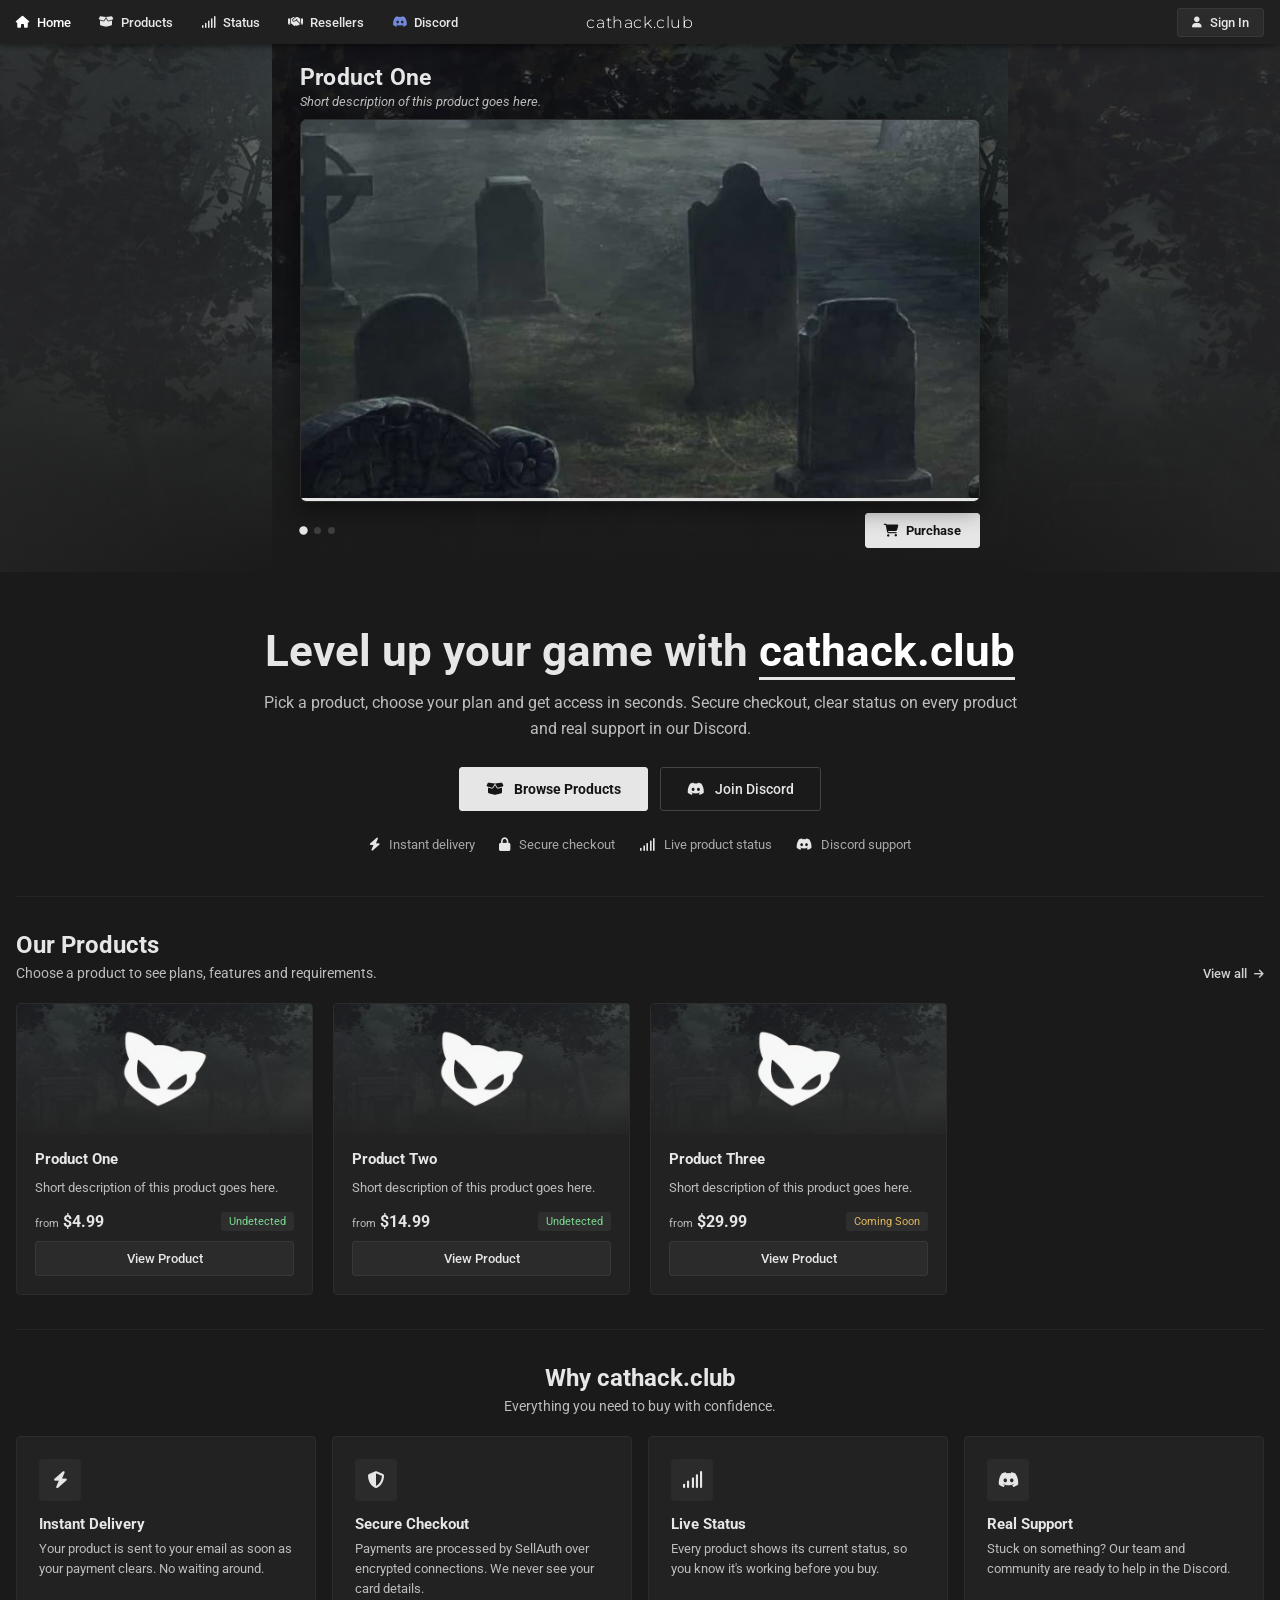
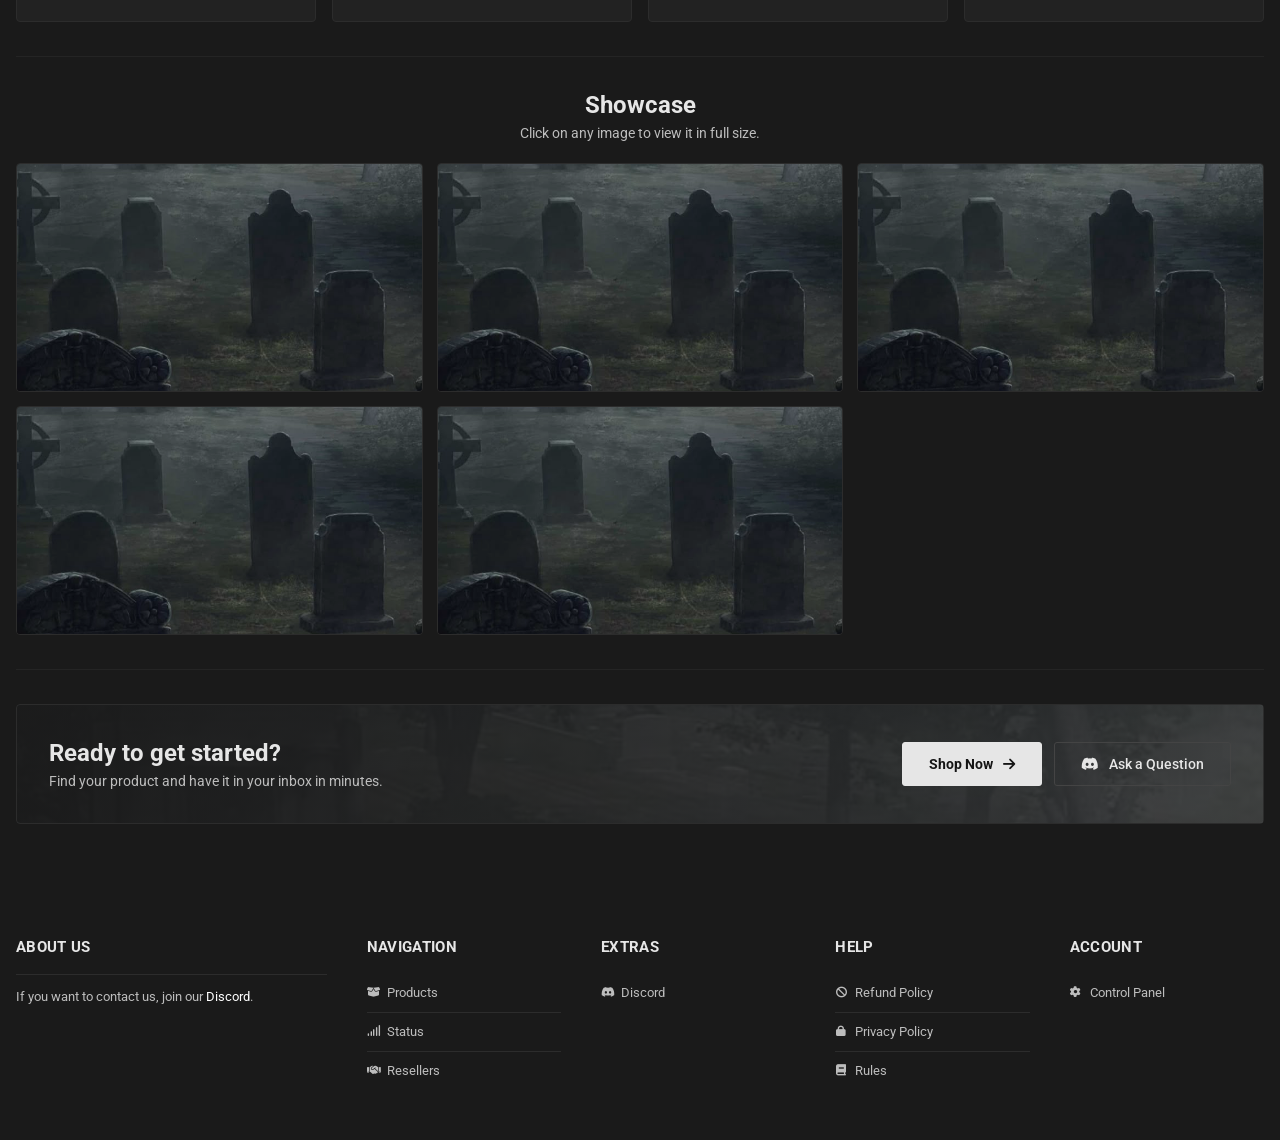
==== index.html @ 09453ac2 "Set SellAuth store URL for embedded checkout Point the checkout embed at cathack.mysellauth.com. Pro" ====
<!DOCTYPE html>
<html lang="en">
<head>
<meta charset="UTF-8">
<meta name="viewport" content="width=device-width, initial-scale=1">
<title>cathack.club</title>
<link rel="icon" href="logo.png">
<link rel="preconnect" href="https://fonts.googleapis.com">
<link href="https://fonts.googleapis.com/css2?family=Montserrat:wght@300&family=Roboto:wght@400;500;700&display=swap" rel="stylesheet">
<link rel="stylesheet" href="https://cdnjs.cloudflare.com/ajax/libs/font-awesome/6.5.2/css/all.min.css">
<link rel="stylesheet" href="style.css?v=1790600000">
</head>
<body>

<nav class="nav">
  <div class="nav-inner">
    <ul class="nav-links">
      <li><a href="index.html" class="active"><i class="fa-solid fa-house"></i><span>Home</span></a></li>
      <li><a href="products.html"><i class="fa-solid fa-box-open"></i><span>Products</span></a></li>
      <li><a href="status.html"><i class="fa-solid fa-signal"></i><span>Status</span></a></li>
      <li><a href="resellers.html"><i class="fa-solid fa-handshake"></i><span>Resellers</span></a></li>
      <li><a class="discord" href="https://discord.gg/scrYgMHvKe" target="_blank" rel="noopener"><i class="fa-brands fa-discord"></i><span>Discord</span></a></li>
    </ul>
    <a class="nav-brand" href="index.html">cathack.club</a>
    <div class="nav-right">
      <button class="signin" type="button" data-auth="login">
        <i class="fa-solid fa-user"></i><span>Sign In</span>
      </button>
    </div>
  </div>
</nav>

<header class="hero">
  <div class="hero-panels">
    <div class="hero-panel"></div>
    <div class="hero-panel"></div>
    <div class="hero-panel"></div>
  </div>
  <div class="hs" id="hero-slider" hidden>
    <div class="hs-head">
      <h2 class="hs-title"></h2>
      <p class="hs-tagline"></p>
    </div>
    <div class="hs-stage">
      <div class="hs-progress"><span></span></div>
    </div>
    <div class="hs-bar">
      <div class="hs-dots" role="tablist" aria-label="Product screenshots"></div>
      <a class="btn btn-buy hs-buy" href="#"><i class="fa-solid fa-cart-shopping"></i> Purchase</a>
    </div>
  </div>
  <img class="hero-logo" src="logo.png" alt="cathack.club" id="hero-logo">
</header>

<main class="home">

  <section class="intro">
    <h1>Level up your game with <span>cathack.club</span></h1>
    <p>Pick a product, choose your plan and get access in seconds. Secure checkout, clear status on every product and real support in our Discord.</p>
    <div class="cta-row">
      <a class="btn btn-buy cta" href="products.html"><i class="fa-solid fa-box-open"></i> Browse Products</a>
      <a class="btn cta cta-ghost" href="https://discord.gg/scrYgMHvKe" target="_blank" rel="noopener"><i class="fa-brands fa-discord"></i> Join Discord</a>
    </div>
    <ul class="trust">
      <li><i class="fa-solid fa-bolt"></i> Instant delivery</li>
      <li><i class="fa-solid fa-lock"></i> Secure checkout</li>
      <li><i class="fa-solid fa-signal"></i> Live product status</li>
      <li><i class="fa-brands fa-discord"></i> Discord support</li>
    </ul>
  </section>

  <section class="section">
    <div class="section-head">
      <div>
        <h2>Our Products</h2>
        <p>Choose a product to see plans, features and requirements.</p>
      </div>
      <a class="see-all" href="products.html">View all <i class="fa-solid fa-arrow-right"></i></a>
    </div>
    <div class="products" id="featured"></div>
  </section>

  <section class="section">
    <div class="section-head center">
      <div>
        <h2>Why cathack.club</h2>
        <p>Everything you need to buy with confidence.</p>
      </div>
    </div>
    <div class="perks">
      <div class="perk">
        <div class="perk-icon"><i class="fa-solid fa-bolt"></i></div>
        <h3>Instant Delivery</h3>
        <p>Your product is sent to your email as soon as your payment clears. No waiting around.</p>
      </div>
      <div class="perk">
        <div class="perk-icon"><i class="fa-solid fa-shield-halved"></i></div>
        <h3>Secure Checkout</h3>
        <p>Payments are processed by SellAuth over encrypted connections. We never see your card details.</p>
      </div>
      <div class="perk">
        <div class="perk-icon"><i class="fa-solid fa-signal"></i></div>
        <h3>Live Status</h3>
        <p>Every product shows its current status, so you know it's working before you buy.</p>
      </div>
      <div class="perk">
        <div class="perk-icon"><i class="fa-brands fa-discord"></i></div>
        <h3>Real Support</h3>
        <p>Stuck on something? Our team and community are ready to help in the Discord.</p>
      </div>
    </div>
  </section>

  <section class="section">
    <div class="section-head center">
      <div>
        <h2>Showcase</h2>
        <p>Click on any image to view it in full size.</p>
      </div>
    </div>
    <div class="showcase" id="showcase"></div>
  </section>

  <section class="section">
    <div class="final-cta">
      <div>
        <h2>Ready to get started?</h2>
        <p>Find your product and have it in your inbox in minutes.</p>
      </div>
      <div class="cta-row">
        <a class="btn btn-buy cta" href="products.html">Shop Now <i class="fa-solid fa-arrow-right"></i></a>
        <a class="btn cta cta-ghost" href="https://discord.gg/scrYgMHvKe" target="_blank" rel="noopener"><i class="fa-brands fa-discord"></i> Ask a Question</a>
      </div>
    </div>
  </section>

</main>

<footer class="footer">
  <div class="footer-inner">
    <div class="about">
      <h4>About Us</h4>
      <p>If you want to contact us, join our <a href="https://discord.gg/scrYgMHvKe" target="_blank" rel="noopener">Discord</a>.</p>
    </div>
    <div>
      <h4>Navigation</h4>
      <ul>
        <li><a href="products.html"><i class="fa-solid fa-box-open"></i>Products</a></li>
        <li><a href="status.html"><i class="fa-solid fa-signal"></i>Status</a></li>
        <li><a href="resellers.html"><i class="fa-solid fa-handshake"></i>Resellers</a></li>
      </ul>
    </div>
    <div>
      <h4>Extras</h4>
      <ul>
        <li><a href="https://discord.gg/scrYgMHvKe" target="_blank" rel="noopener"><i class="fa-brands fa-discord"></i>Discord</a></li>
      </ul>
    </div>
    <div>
      <h4>Help</h4>
      <ul>
        <li><a href="#" data-policy="refund"><i class="fa-solid fa-ban"></i>Refund Policy</a></li>
        <li><a href="#" data-policy="privacy"><i class="fa-solid fa-lock"></i>Privacy Policy</a></li>
        <li><a href="#" data-policy="rules"><i class="fa-solid fa-book"></i>Rules</a></li>
      </ul>
    </div>
    <div>
      <h4>Account</h4>
      <ul>
        <li><a href="#" data-auth="login"><i class="fa-solid fa-gear"></i>Control Panel</a></li>
      </ul>
    </div>
  </div>
</footer>

<script src="products.js?v=1790600000"></script>
<script src="hero.js?v=1790600000"></script>
<script>
  // Show available products first.
  const featured = [...PRODUCTS].sort((a, b) => (a.status.type === "ok" ? 0 : 1) - (b.status.type === "ok" ? 0 : 1));
  document.getElementById("featured").innerHTML = featured.slice(0, 3).map(productCard).join("");
</script>
<script src="showcase.js?v=1790600000"></script>
<script src="policies.js?v=1790600000"></script>
<script src="auth.js?v=1790600000"></script>
</body>
</html>
---- style.css ----
:root {
    --bg: #1a1a1a;
    --nav: #202020;
    --footer: #1a1a1a;
    --line: #2c2c2c;
    --text: #e6e6e6;
    --muted: #bdbdbd;
    --badge: #2e2e2e;
    --hero-img: url("df4412c254ee524b174ff4dd81f9d499.jpg");
    --panel-w: 736px;
  }
  * { box-sizing: border-box; margin: 0; padding: 0; }
  body {
    background: var(--bg);
    color: var(--text);
    font-family: "Roboto", sans-serif;
    font-size: 13px;
    min-height: 100vh;
    display: flex;
    flex-direction: column;
  }
  a { color: inherit; text-decoration: none; }

  /* ---------- Navbar ---------- */
  .nav {
    position: relative;
    z-index: 10;
    height: 44px;
    background: var(--nav);
    box-shadow: 0 2px 6px rgba(0,0,0,.45);
  }
  .nav-inner {
    max-width: 1700px;
    height: 100%;
    margin: 0 auto;
    padding: 0 16px;
    display: flex;
    align-items: center;
    justify-content: space-between;
    position: relative;
  }
  .nav-brand {
    position: absolute; left: 50%; top: 50%; transform: translate(-50%, -50%);
    font-family: "Montserrat", "Roboto", sans-serif;
    font-weight: 300; font-size: 16px; letter-spacing: .6px;
    color: #fff; white-space: nowrap;
  }
  .nav-links { display: flex; gap: 28px; list-style: none; }
  .nav-links a {
    display: flex; align-items: center; gap: 7px;
    font-weight: 500; color: var(--text);
    transition: color .15s;
  }
  .nav-links a:hover { color: #fff; }
  .nav-links i { font-size: 12px; }
  .nav-right { display: flex; align-items: center; gap: 26px; }
  .stat { display: flex; align-items: center; gap: 8px; }
  .stat i { font-size: 12px; }
  .badge {
    background: var(--badge);
    border-radius: 3px;
    padding: 3px 7px;
    font-size: 12px;
    font-weight: 500;
  }
  .user { display: flex; align-items: center; gap: 10px; font-weight: 500; cursor: pointer; }
  .avatar {
    width: 26px; height: 26px; border-radius: 4px;
    background: #111;
    display: grid; place-items: center; overflow: hidden;
  }
  .avatar img { width: 22px; mix-blend-mode: screen; }
  .user .fa-chevron-down { font-size: 10px; }

  /* ---------- Hero ---------- */
  .hero {
    position: relative;
    height: 220px;
    overflow: hidden;
    display: flex;
    justify-content: center;
    background: #111;
  }
  .hero-panels {
    position: absolute; inset: 0;
    display: flex; justify-content: center;
  }
  .hero-panel {
    flex: 0 0 var(--panel-w);
    height: 100%;
    background: var(--hero-img) center top / var(--panel-w) auto no-repeat;
  }
  .hero-panel { position: relative; }
  /* grey wash over each image, like the reference */
  .hero-panel::after {
    content: "";
    position: absolute; inset: 0;
    background: linear-gradient(to bottom, rgba(48,48,48,.5) 0%, rgba(38,38,38,.68) 60%, rgba(30,30,30,.9) 100%);
  }
  /* center panel sits darker than the outer two */
  .hero-panel:nth-child(2)::after {
    background: linear-gradient(to bottom, rgba(20,20,20,.5) 0%, rgba(22,22,22,.7) 60%, rgba(26,26,26,.92) 100%);
  }
  .hero::after {
    content: "";
    position: absolute; inset: 0;
    background:
      linear-gradient(to right, rgba(40,40,40,.55), transparent 22%, transparent 78%, rgba(40,40,40,.55)),
      linear-gradient(to bottom, transparent 55%, var(--bg) 100%);
  }
  .hero-logo {
    position: relative;
    z-index: 2;
    align-self: center;
    height: 175px;
    mix-blend-mode: screen; /* drops the logo's black background */
    filter: drop-shadow(0 0 12px rgba(0,0,0,.6));
  }

  /* ---------- Hero product slideshow ---------- */
  .hero.hero-showcase { height: auto; display: block; padding: 20px 16px 24px; }
  .hs {
    position: relative; z-index: 2;
    max-width: 680px; margin: 0 auto;
  }
  .hs-head { margin-bottom: 10px; transition: opacity .26s ease; }
  .hs-head.hs-fading { opacity: 0; }
  .hs-title { font-size: clamp(18px, 2.2vw, 23px); font-weight: 700; letter-spacing: .2px; }
  .hs-tagline { margin-top: 3px; color: var(--muted); font-style: italic; font-size: 12.5px; }
  .hs-stage {
    position: relative; overflow: hidden;
    aspect-ratio: 16 / 9;
    background: #111;
    border: 1px solid var(--line); border-radius: 6px;
    box-shadow: 0 8px 24px rgba(0,0,0,.45);
  }
  /* Each image sits in its own layer and slides across the stage. */
  .hs-slide {
    position: absolute; inset: 0;
    transition: transform .55s cubic-bezier(.4, 0, .2, 1);
  }
  .hs-slide.no-anim { transition: none; }
  .hs-slide.active { transform: translateX(0); }
  .hs-slide.off-right { transform: translateX(100%); }
  .hs-slide.off-left { transform: translateX(-100%); }
  .hs-slide img { width: 100%; height: 100%; object-fit: cover; display: block; }
  /* Timer bar: fills across the bottom of the image over one slide. */
  .hs-progress {
    position: absolute; left: 0; right: 0; bottom: 0;
    height: 3px; background: rgba(255,255,255,.14);
  }
  .hs-progress span { display: block; width: 0; height: 100%; background: #e6e6e6; }
  @keyframes hs-fill { from { width: 0; } to { width: 100%; } }
  .hs-bar {
    display: flex; align-items: center; justify-content: space-between; gap: 14px;
    margin-top: 11px;
  }
  .hs-dots { display: flex; align-items: center; gap: 7px; }
  .hs-dot {
    width: 7px; height: 7px; padding: 0; border: 0; border-radius: 50%;
    background: #3f3f3f; cursor: pointer;
    transition: background .2s, transform .2s;
  }
  .hs-dot:hover { background: #5a5a5a; }
  .hs-dot.active { background: #e6e6e6; transform: scale(1.2); }
  /* .hs prefix so the width here wins over the full-width .btn-buy rule further down. */
  .hs .hs-buy {
    width: auto; flex: 0 0 auto; margin-top: 0;
    display: inline-flex; align-items: center; gap: 7px;
    padding: 9px 18px;
  }
  .hs-buy-soon { background: #2b2b2b; border-color: #383838; color: var(--text); }
  .hs-buy-soon:hover { background: #353535; }

  /* ---------- Footer ---------- */
  main { flex: 1; }
  .footer { background: var(--footer); padding: 60px 16px 50px; }
  .footer-inner {
    max-width: 1500px;
    margin: 0 auto;
    display: grid;
    grid-template-columns: 1.6fr 1fr 1fr 1fr 1fr;
    gap: 40px;
  }
  .footer h4 {
    font-size: 15px; font-weight: 700; letter-spacing: .3px;
    text-transform: uppercase;
    margin-bottom: 18px;
  }
  .about p {
    border-top: 1px solid var(--line);
    padding-top: 14px;
    color: var(--muted);
  }
  .about a { color: #fff; }
  .footer ul { list-style: none; }
  .footer li {
    border-bottom: 1px solid var(--line);
    padding: 11px 0 12px;
  }
  .footer li:last-child { border-bottom: 0; }
  .footer li a { display: flex; align-items: center; gap: 8px; color: var(--muted); transition: color .15s; }
  .footer li a:hover { color: #fff; }
  .footer li i { width: 12px; font-size: 11px; text-align: center; }

  @media (max-width: 1100px) {
    .nav-links { gap: 16px; }
    .nav-links span { display: none; }
    .footer-inner { grid-template-columns: repeat(2, 1fr); }
    .about { grid-column: 1 / -1; }
  }
  @media (max-width: 900px) {
    .nav-brand { display: none; }
  }
  @media (max-width: 600px) {
    .nav-right .stat { display: none; }
    .hero { height: 170px; }
    .hero-logo { height: 130px; }
    .hero.hero-showcase { padding: 20px 14px 26px; }
    .hs-bar { flex-direction: column; align-items: stretch; gap: 12px; }
    .hs-dots { justify-content: center; }
    .hs .hs-buy { width: 100%; justify-content: center; }
    .footer-inner { grid-template-columns: 1fr; }
  }

  .nav-links a.active { color: #fff; }
  .nav-links a.discord i { color: #7289da; }

  /* ---------- Products ---------- */
  .page { width: 100%; max-width: 1500px; margin: 0 auto; padding: 40px 16px 20px; }
  .page-head {
    background: #232323;
    border-radius: 4px;
    padding: 14px 20px;
    display: flex; align-items: center; gap: 14px;
    margin-bottom: 24px;
  }
  .page-head .icon {
    width: 44px; height: 38px; border-radius: 3px;
    background: #2b2b2b; display: grid; place-items: center; font-size: 16px;
  }
  .page-head h1 { font-size: 17px; font-weight: 700; }
  .products {
    display: grid;
    grid-template-columns: repeat(auto-fill, minmax(280px, 1fr));
    gap: 20px;
  }
  .product {
    background: #222;
    border: 1px solid var(--line);
    border-radius: 4px;
    overflow: hidden;
    display: flex; flex-direction: column;
    transition: border-color .15s, transform .15s;
  }
  .product:hover { border-color: #444; transform: translateY(-2px); }
  .product-top {
    height: 130px;
    background: #111 var(--hero-img) center 20% / cover;
    position: relative;
    display: grid; place-items: center;
  }
  .product-top::after {
    content: ""; position: absolute; inset: 0;
    background: linear-gradient(to bottom, rgba(38,38,38,.6), rgba(34,34,34,.95));
  }
  .product-top img { position: relative; z-index: 1; height: 80px; mix-blend-mode: screen; }
  .product-body { padding: 16px 18px 18px; display: flex; flex-direction: column; gap: 10px; flex: 1; }
  .product-body h3 { font-size: 15px; font-weight: 700; }
  .product-body p { color: var(--muted); line-height: 1.5; flex: 1; }
  .product-meta { display: flex; align-items: center; justify-content: space-between; margin-top: 4px; }
  .price { font-size: 16px; font-weight: 700; }
  .status { font-size: 11px; padding: 3px 8px; border-radius: 3px; background: #2e2e2e; }
  .status.ok { color: #7bd88f; }
  .status.soon { color: #e0b75a; }
  .btn {
    display: block; text-align: center;
    background: #2b2b2b; border: 1px solid #383838; border-radius: 3px;
    padding: 9px 0; font-weight: 500; transition: background .15s;
  }
  .btn:hover { background: #353535; }

  .price small { font-size: 11px; font-weight: 400; color: var(--muted); }
  a.icon { color: var(--text); }
  a.icon:hover { background: #333; }

  /* ---------- Product detail ---------- */
  .pd {
    display: grid;
    grid-template-columns: 1.1fr 1fr;
    gap: 24px;
    background: #222;
    border: 1px solid var(--line);
    border-radius: 4px;
    padding: 20px;
  }
  /* Product gallery: one large image with a grid of thumbnails under it. */
  .pg-main {
    position: relative;
    aspect-ratio: 16 / 9;
    background: #111;
    border: 1px solid var(--line); border-radius: 4px;
    overflow: hidden;
  }
  .pg-main img {
    width: 100%; height: 100%; object-fit: cover; display: block;
    transition: opacity .25s ease;
  }
  .pg-main.pg-swapping img { opacity: 0; }
  .pg-thumbs {
    display: grid; grid-template-columns: repeat(4, 1fr); gap: 10px;
    margin-top: 10px;
  }
  .pg-thumb {
    position: relative; overflow: hidden; cursor: pointer;
    aspect-ratio: 16 / 9; padding: 0;
    background: #111; border: 1px solid var(--line); border-radius: 3px;
    transition: border-color .2s;
  }
  .pg-thumb img {
    width: 100%; height: 100%; object-fit: cover; display: block;
    filter: brightness(.65); transition: filter .2s, transform .35s;
  }
  .pg-thumb:hover img, .pg-thumb:focus-visible img { filter: brightness(1); transform: scale(1.05); }
  .pg-thumb.active { border-color: #e6e6e6; }
  .pg-thumb.active img { filter: brightness(1); }
  .pd-info { display: flex; flex-direction: column; gap: 12px; }
  .pd-top { display: flex; align-items: center; justify-content: space-between; gap: 12px; }
  .pd-top h2 { font-size: 22px; }
  .pd-short { color: var(--muted); line-height: 1.5; }
  .pd-price { font-size: 28px; font-weight: 700; }
  .pd-label { font-size: 12px; text-transform: uppercase; letter-spacing: .4px; color: var(--muted); margin-top: 4px; }
  .variants { display: grid; grid-template-columns: repeat(auto-fill, minmax(165px, 1fr)); gap: 12px; }
  .variant {
    font: inherit; font-size: 14px; color: var(--text); cursor: pointer;
    background: #2a2a2a; border: 1px solid #383838; border-radius: 3px;
    padding: 18px 16px; text-align: left;
    display: flex; flex-direction: column; gap: 6px;
    transition: border-color .15s, background .15s;
  }
  .variant:hover { background: #313131; }
  .variant strong { font-size: 18px; }
  .variant.selected { border-color: #d9d9d9; background: #333; }
  .btn-buy { margin-top: 6px; padding: 12px 0; background: #e6e6e6; color: #151515; border-color: #e6e6e6; font-weight: 700; }
  .btn-buy:hover { background: #fff; }
  .buy-form .btn-buy { padding: 16px 0; font-size: 16px; border-radius: 4px; }
  .pd-note { color: var(--muted); font-size: 12px; }
  .pd-note i { color: #7289da; }

  .tabs { margin-top: 20px; background: #222; border: 1px solid var(--line); border-radius: 4px; }
  .tab-bar { display: flex; border-bottom: 1px solid var(--line); overflow-x: auto; }
  .tab {
    font: inherit; font-weight: 500; color: var(--muted); cursor: pointer;
    background: none; border: 0; border-bottom: 2px solid transparent;
    padding: 14px 20px; white-space: nowrap;
  }
  .tab:hover { color: #fff; }
  .tab.active { color: #fff; border-bottom-color: #e6e6e6; background: #262626; }
  .tab-panel { display: none; padding: 20px; line-height: 1.6; color: var(--muted); }
  .tab-panel.active { display: block; }
  .checklist { list-style: none; display: grid; gap: 8px; }
  .checklist i { color: #7bd88f; margin-right: 10px; font-size: 11px; }
  .empty { background: #222; padding: 30px; border-radius: 4px; text-align: center; }
  .empty a { color: #fff; text-decoration: underline; }

  @media (max-width: 800px) {
    .pd { grid-template-columns: 1fr; }
    .pg-thumbs { grid-template-columns: repeat(3, 1fr); }
  }

  /* ---------- Policy modals ---------- */
  .modal-overlay {
    position: fixed; inset: 0; z-index: 100;
    background: rgba(0,0,0,.65);
    display: flex; align-items: center; justify-content: center;
    padding: 16px;
    opacity: 0; visibility: hidden;
    transition: opacity .2s, visibility .2s;
  }
  .modal-overlay.open { opacity: 1; visibility: visible; }
  .modal {
    position: relative;
    width: 100%; max-width: 500px; max-height: min(720px, 90vh);
    background: #1b1b1b;
    border: 1px solid #2a2a2a;
    border-radius: 10px;
    display: flex; flex-direction: column;
    box-shadow: 0 20px 60px rgba(0,0,0,.6);
    transform: translateY(10px) scale(.98);
    transition: transform .2s;
  }
  .modal-overlay.open .modal { transform: none; }
  .modal-close {
    position: absolute; top: 14px; right: 14px;
    background: none; border: 0; color: #9a9a9a; font-size: 18px; cursor: pointer;
  }
  .modal-close:hover { color: #fff; }
  .modal-head {
    display: flex; align-items: center; justify-content: center; gap: 14px;
    padding: 34px 40px 0;
  }
  .modal-icon { font-size: 18px; color: #8a8a8a; }
  .modal-head h2 { font-size: 19px; font-weight: 700; }
  .modal-divider {
    display: flex; align-items: center; justify-content: center; gap: 10px;
    margin: 16px 0 10px;
  }
  .modal-divider::before, .modal-divider::after {
    content: ""; width: 36px; height: 1px; background: #4a4a4a;
  }
  .modal-divider span { width: 7px; height: 7px; background: #e6e6e6; transform: rotate(45deg); }
  .modal-body {
    overflow-y: auto;
    padding: 6px 24px 24px;
    margin-right: 8px;
    font-size: 14px; line-height: 1.5; color: #a8a8a8;
    scrollbar-width: thin; scrollbar-color: #555 transparent;
  }
  .modal-body::-webkit-scrollbar { width: 5px; }
  .modal-body::-webkit-scrollbar-thumb { background: #555; border-radius: 3px; }
  .modal-body h3 { color: #fff; font-size: 14px; font-weight: 500; margin: 16px 0 4px; }
  .modal-body h3:first-child { margin-top: 4px; }
  .modal-body ul { list-style: none; margin-top: 6px; display: grid; gap: 4px; }
  .modal-body li::before { content: "•"; margin-right: 8px; }
  .modal-body a { color: #fff; text-decoration: underline; }

  /* ---------- Checkout form ---------- */
  .buy-form { display: flex; flex-direction: column; gap: 8px; }
  .input {
    font: inherit; font-size: 14px; color: var(--text);
    background: #1a1a1a; border: 1px solid #383838; border-radius: 3px;
    padding: 11px 12px; outline: none; transition: border-color .15s;
  }
  .input:focus { border-color: #9a9a9a; }
  .btn-buy { font: inherit; font-weight: 700; cursor: pointer; width: 100%; }
  .btn-buy:disabled { background: #3a3a3a; border-color: #3a3a3a; color: #9a9a9a; cursor: not-allowed; }
  .buy-error { color: #ff7b7b; font-size: 12px; min-height: 1em; }
  .pd-note a { color: #fff; text-decoration: underline; }

  /* ---------- Sign in button ---------- */
  .signin {
    font: inherit; font-weight: 500; color: var(--text); cursor: pointer;
    display: flex; align-items: center; gap: 8px;
    background: #2b2b2b; border: 1px solid #383838; border-radius: 3px;
    padding: 6px 14px; transition: background .15s;
  }
  .signin:hover { background: #353535; color: #fff; }
  .signin i { font-size: 11px; }

  /* ---------- Auth popup ---------- */
  .policy-overlay { z-index: 110; }
  .auth-modal { max-width: 420px; }
  .auth-logo { height: 30px; mix-blend-mode: screen; }
  .auth-tabs {
    display: grid; grid-template-columns: 1fr 1fr;
    margin: 4px 24px 0; background: #151515; border: 1px solid #2a2a2a; border-radius: 4px; padding: 3px;
  }
  .auth-tab {
    font: inherit; font-weight: 500; color: var(--muted); cursor: pointer;
    background: none; border: 0; border-radius: 3px; padding: 8px 0;
  }
  .auth-tab.active { background: #2b2b2b; color: #fff; }
  .auth-body { padding-top: 16px; }
  .auth-form { display: none; flex-direction: column; gap: 12px; }
  .auth-form.active { display: flex; }
  .field { display: flex; flex-direction: column; gap: 6px; }
  .field > span { font-size: 12px; color: #cfcfcf; }
  .field .input { width: 100%; }
  .pw-wrap { position: relative; }
  .pw-wrap .input { padding-right: 40px; }
  .pw-toggle {
    position: absolute; right: 0; top: 0; bottom: 0; width: 40px;
    background: none; border: 0; color: #8a8a8a; cursor: pointer;
  }
  .pw-toggle:hover { color: #fff; }
  .auth-row { display: flex; align-items: center; justify-content: space-between; gap: 10px; font-size: 13px; }
  .check { display: flex; align-items: flex-start; gap: 8px; font-size: 13px; cursor: pointer; }
  .check input { accent-color: #e6e6e6; margin-top: 2px; }
  .modal-body .auth-link, .auth-link { color: #e6e6e6; text-decoration: none; }
  .auth-link:hover { text-decoration: underline; }
  .auth-msg { font-size: 12px; min-height: 1em; }
  .auth-msg.error { color: #ff7b7b; }
  .auth-msg.info { color: #cfcfcf; background: #242424; border: 1px solid #333; border-radius: 3px; padding: 8px 10px; }
  .auth-or { display: flex; align-items: center; gap: 12px; margin: 14px 0; color: #6f6f6f; font-size: 12px; }
  .auth-or::before, .auth-or::after { content: ""; flex: 1; height: 1px; background: #2e2e2e; }
  .auth-discord { width: 100%; font: inherit; font-weight: 500; color: #fff; cursor: pointer; padding: 11px 0; background: #5865f2; border-color: #5865f2; }
  .auth-discord:hover { background: #4752c4; }

  /* ---------- Homepage ---------- */
  .home { width: 100%; max-width: 1500px; margin: 0 auto; padding: 0 16px 20px; }
  .intro { text-align: center; max-width: 760px; margin: 0 auto; padding: 36px 0 44px; }
  .eyebrow {
    display: inline-flex; align-items: center; gap: 8px;
    font-size: 12px; font-weight: 500; color: #cfcfcf;
    background: #242424; border: 1px solid #333; border-radius: 20px;
    padding: 5px 12px;
  }
  .eyebrow i { color: #e0b75a; }
  .intro h1 { font-size: clamp(28px, 4.5vw, 44px); line-height: 1.15; margin: 18px 0 14px; }
  .intro h1 span { color: #fff; border-bottom: 3px solid #e6e6e6; }
  .intro > p { color: var(--muted); font-size: 16px; line-height: 1.6; }
  .cta-row { display: flex; flex-wrap: wrap; justify-content: center; gap: 12px; margin-top: 26px; }
  .cta { display: inline-flex; align-items: center; justify-content: center; gap: 10px; padding: 13px 26px; margin: 0; font-size: 14px; width: auto; }
  .cta-ghost { background: transparent; border-color: #444; font-weight: 500; }
  .cta-ghost:hover { background: #2b2b2b; }
  .trust { list-style: none; display: flex; flex-wrap: wrap; justify-content: center; gap: 10px 24px; margin-top: 26px; color: #a8a8a8; }
  .trust i { margin-right: 6px; color: #e6e6e6; }

  .section { padding: 34px 0; border-top: 1px solid #242424; }
  .section-head { display: flex; align-items: flex-end; justify-content: space-between; gap: 16px; margin-bottom: 22px; }
  .section-head.center { justify-content: center; text-align: center; }
  .section-head h2 { font-size: 24px; margin-bottom: 6px; }
  .section-head p { color: var(--muted); font-size: 14px; }
  .see-all { font-weight: 500; white-space: nowrap; color: #cfcfcf; }
  .see-all:hover { color: #fff; }
  .see-all i { font-size: 11px; margin-left: 4px; }

  .perks { display: grid; grid-template-columns: repeat(auto-fit, minmax(220px, 1fr)); gap: 16px; }
  .perk { background: #222; border: 1px solid var(--line); border-radius: 4px; padding: 22px; }
  .perk-icon {
    width: 42px; height: 42px; border-radius: 4px; background: #2b2b2b;
    display: grid; place-items: center; font-size: 17px; margin-bottom: 14px;
  }
  .perk h3 { font-size: 15px; margin-bottom: 6px; }
  .perk p { color: var(--muted); line-height: 1.55; }


  .final-cta {
    position: relative; overflow: hidden;
    display: flex; align-items: center; justify-content: space-between; flex-wrap: wrap; gap: 20px;
    padding: 34px 32px; border: 1px solid var(--line); border-radius: 4px;
    background: #111 var(--hero-img) center 30% / cover;
  }
  .final-cta::before {
    content: ""; position: absolute; inset: 0;
    background: linear-gradient(to right, rgba(26,26,26,.95), rgba(38,38,38,.75));
  }
  .final-cta > * { position: relative; }
  .final-cta h2 { font-size: 24px; margin-bottom: 6px; }
  .final-cta p { color: var(--muted); font-size: 14px; }
  .final-cta .cta-row { margin-top: 0; }

  @media (max-width: 600px) {
    .section-head { flex-direction: column; align-items: flex-start; }
    .section-head.center { align-items: center; }
    .cta { width: 100%; }
    .final-cta { padding: 26px 20px; }
    .signin span { display: none; }
  }

  /* ---------- Showcase ---------- */
  .showcase {
    display: grid;
    grid-template-columns: repeat(3, 1fr);
    gap: 14px;
  }
  .shot {
    position: relative; overflow: hidden; cursor: pointer;
    aspect-ratio: 16 / 9;
    padding: 0; font: inherit; color: var(--text);
    background: #111; border: 1px solid var(--line); border-radius: 4px;
  }
  .shot img {
    width: 100%; height: 100%; object-fit: cover; display: block;
    transition: transform .35s, filter .35s;
    filter: brightness(.9);
  }
  .shot:hover img, .shot:focus-visible img { transform: scale(1.04); filter: brightness(1); }
  .shot-zoom {
    position: absolute; top: 10px; right: 10px; z-index: 1;
    width: 30px; height: 30px; border-radius: 3px;
    background: rgba(20,20,20,.75); display: grid; place-items: center; font-size: 12px;
    opacity: 0; transition: opacity .2s;
  }
  .shot:hover .shot-zoom, .shot:focus-visible .shot-zoom { opacity: 1; }

  .lightbox {
    position: fixed; inset: 0; z-index: 120;
    background: rgba(0,0,0,.9);
    display: flex; align-items: center; justify-content: center; gap: 12px;
    padding: 60px 16px;
    opacity: 0; visibility: hidden; transition: opacity .2s, visibility .2s;
  }
  .lightbox.open { opacity: 1; visibility: visible; }
  .lb-figure {
    margin: 0; max-width: min(1200px, 100%); max-height: 100%;
    display: flex; flex-direction: column; align-items: center; gap: 12px;
  }
  .lb-img { max-width: 100%; max-height: calc(100vh - 170px); border-radius: 4px; object-fit: contain; }
  .lb-caption { text-align: center; display: flex; flex-direction: column; gap: 4px; }
  .lb-caption strong { font-size: 16px; }
  .lb-caption span { color: var(--muted); }
  .lb-btn {
    font: inherit; color: #d0d0d0; cursor: pointer;
    background: #232323; border: 1px solid #333; border-radius: 4px;
    width: 42px; height: 42px; flex: 0 0 42px; display: grid; place-items: center; font-size: 15px;
  }
  .lb-btn:hover { background: #2f2f2f; color: #fff; }
  .lb-close { position: absolute; top: 14px; right: 14px; }
  .lb-count { position: absolute; top: 24px; left: 20px; color: var(--muted); font-size: 13px; }

  @media (max-width: 900px) {
    .showcase { grid-template-columns: repeat(2, 1fr); }
  }
  @media (max-width: 600px) {
    .showcase { grid-template-columns: 1fr; }
    .lb-prev, .lb-next { position: absolute; bottom: 16px; }
    .lb-prev { left: calc(50% - 52px); }
    .lb-next { right: calc(50% - 52px); }
  }

  /* ---------- Status colors ---------- */
  .status.updating { color: #6fb3ff; }
  .status.down { color: #ff7b7b; }
  .dot { display: inline-block; width: 9px; height: 9px; border-radius: 50%; flex: 0 0 9px; background: #7a7a7a; }
  .dot.ok { background: #7bd88f; box-shadow: 0 0 8px rgba(123,216,143,.5); }
  .dot.updating { background: #6fb3ff; }
  .dot.soon { background: #e0b75a; }
  .dot.down { background: #ff7b7b; }
  .muted { color: var(--muted); font-size: 12px; }

  /* ---------- Status page ---------- */
  .status-banner {
    display: flex; align-items: center; gap: 12px;
    padding: 18px 20px; border-radius: 4px; margin-bottom: 14px;
    font-size: 16px; font-weight: 700;
    background: #222; border: 1px solid var(--line); border-left: 4px solid #7bd88f;
  }
  .status-banner i { font-size: 20px; color: #7bd88f; }
  .status-banner.updating { border-left-color: #6fb3ff; }
  .status-banner.updating i { color: #6fb3ff; }
  .status-banner.down { border-left-color: #ff7b7b; }
  .status-banner.down i { color: #ff7b7b; }
  .status-legend { display: flex; flex-wrap: wrap; gap: 8px 20px; color: var(--muted); margin-bottom: 20px; }
  .status-legend span { display: flex; align-items: center; gap: 7px; }
  .status-card { background: #222; border: 1px solid var(--line); border-radius: 4px; margin-bottom: 20px; }
  .status-card-head {
    display: flex; align-items: center; justify-content: space-between; gap: 12px; flex-wrap: wrap;
    padding: 14px 20px; border-bottom: 1px solid var(--line);
  }
  .status-card-head h2 { font-size: 15px; }
  .status-row {
    display: flex; align-items: center; justify-content: space-between; gap: 12px;
    padding: 14px 20px; border-bottom: 1px solid #2a2a2a;
  }
  .status-row:last-child { border-bottom: 0; }
  .status-name { display: flex; align-items: center; gap: 12px; font-weight: 500; font-size: 14px; }
  .status-right { display: flex; align-items: center; gap: 14px; }
  .status-link { color: var(--muted); font-size: 12px; }
  .status-link:hover { color: #fff; text-decoration: underline; }
  .status-foot { color: var(--muted); text-align: center; margin-top: 6px; }
  .status-foot i { color: #7289da; margin-right: 4px; }
  .status-foot a { color: #fff; text-decoration: underline; }

  /* ---------- Resellers page ---------- */
  .rs-hero {
    position: relative; overflow: hidden; border-radius: 4px; border: 1px solid var(--line);
    background: #111 var(--hero-img) center 25% / cover;
    padding: 40px 32px; margin-bottom: 20px;
  }
  .rs-hero::before {
    content: ""; position: absolute; inset: 0;
    background: linear-gradient(to right, rgba(26,26,26,.96) 30%, rgba(38,38,38,.6));
  }
  .rs-hero-text { position: relative; max-width: 560px; }
  .rs-hero h2 { font-size: clamp(22px, 3vw, 30px); margin-bottom: 10px; }
  .rs-hero p { color: var(--muted); font-size: 15px; line-height: 1.6; }
  .rs-hero .cta-row { justify-content: flex-start; margin-top: 20px; }
  .rs-perks { margin-bottom: 20px; }
  .rs-grid { display: grid; grid-template-columns: repeat(auto-fit, minmax(320px, 1fr)); gap: 0 20px; }
  .rs-list { padding: 18px 20px; color: var(--muted); }
  .rs-list a { color: #fff; text-decoration: underline; }
  .rs-steps { list-style: none; padding: 18px 20px; display: grid; gap: 12px; color: var(--muted); }
  .rs-steps li { display: flex; align-items: center; gap: 12px; }
  .rs-steps span {
    display: grid; place-items: center; width: 26px; height: 26px; flex: 0 0 26px; border-radius: 50%;
    background: #e6e6e6; color: #151515; font-weight: 700; font-size: 12px;
  }
  .rs-warning {
    margin: 16px 20px 0; padding: 10px 14px; border-radius: 3px;
    background: rgba(224,183,90,.08); border: 1px solid rgba(224,183,90,.3); color: #e7cf95; line-height: 1.5;
  }
  .rs-warning i { margin-right: 6px; }
  .rs-cards { display: grid; grid-template-columns: repeat(auto-fill, minmax(260px, 1fr)); gap: 14px; padding: 16px 20px 20px; }
  .rs-card { background: #1c1c1c; border: 1px solid #2e2e2e; border-radius: 4px; padding: 16px; display: flex; flex-direction: column; gap: 14px; }
  .rs-card-top { display: flex; align-items: center; gap: 12px; }
  .rs-card h3 { font-size: 15px; margin-bottom: 3px; }
  .rs-verified { color: #7bd88f; font-size: 12px; }
  .rs-avatar {
    width: 42px; height: 42px; border-radius: 4px; background: #2b2b2b;
    display: grid; place-items: center; font-weight: 700; font-size: 17px;
  }
  .rs-pay { display: flex; flex-wrap: wrap; gap: 6px; }
  .rs-pay span { font-size: 11px; background: #2a2a2a; border: 1px solid #353535; border-radius: 3px; padding: 3px 8px; color: #cfcfcf; }

  @media (max-width: 600px) {
    .status-row { padding: 12px 14px; }
    .status-card-head { padding: 12px 14px; }
    .rs-hero { padding: 28px 20px; }
    .rs-grid { grid-template-columns: 1fr; }
  }
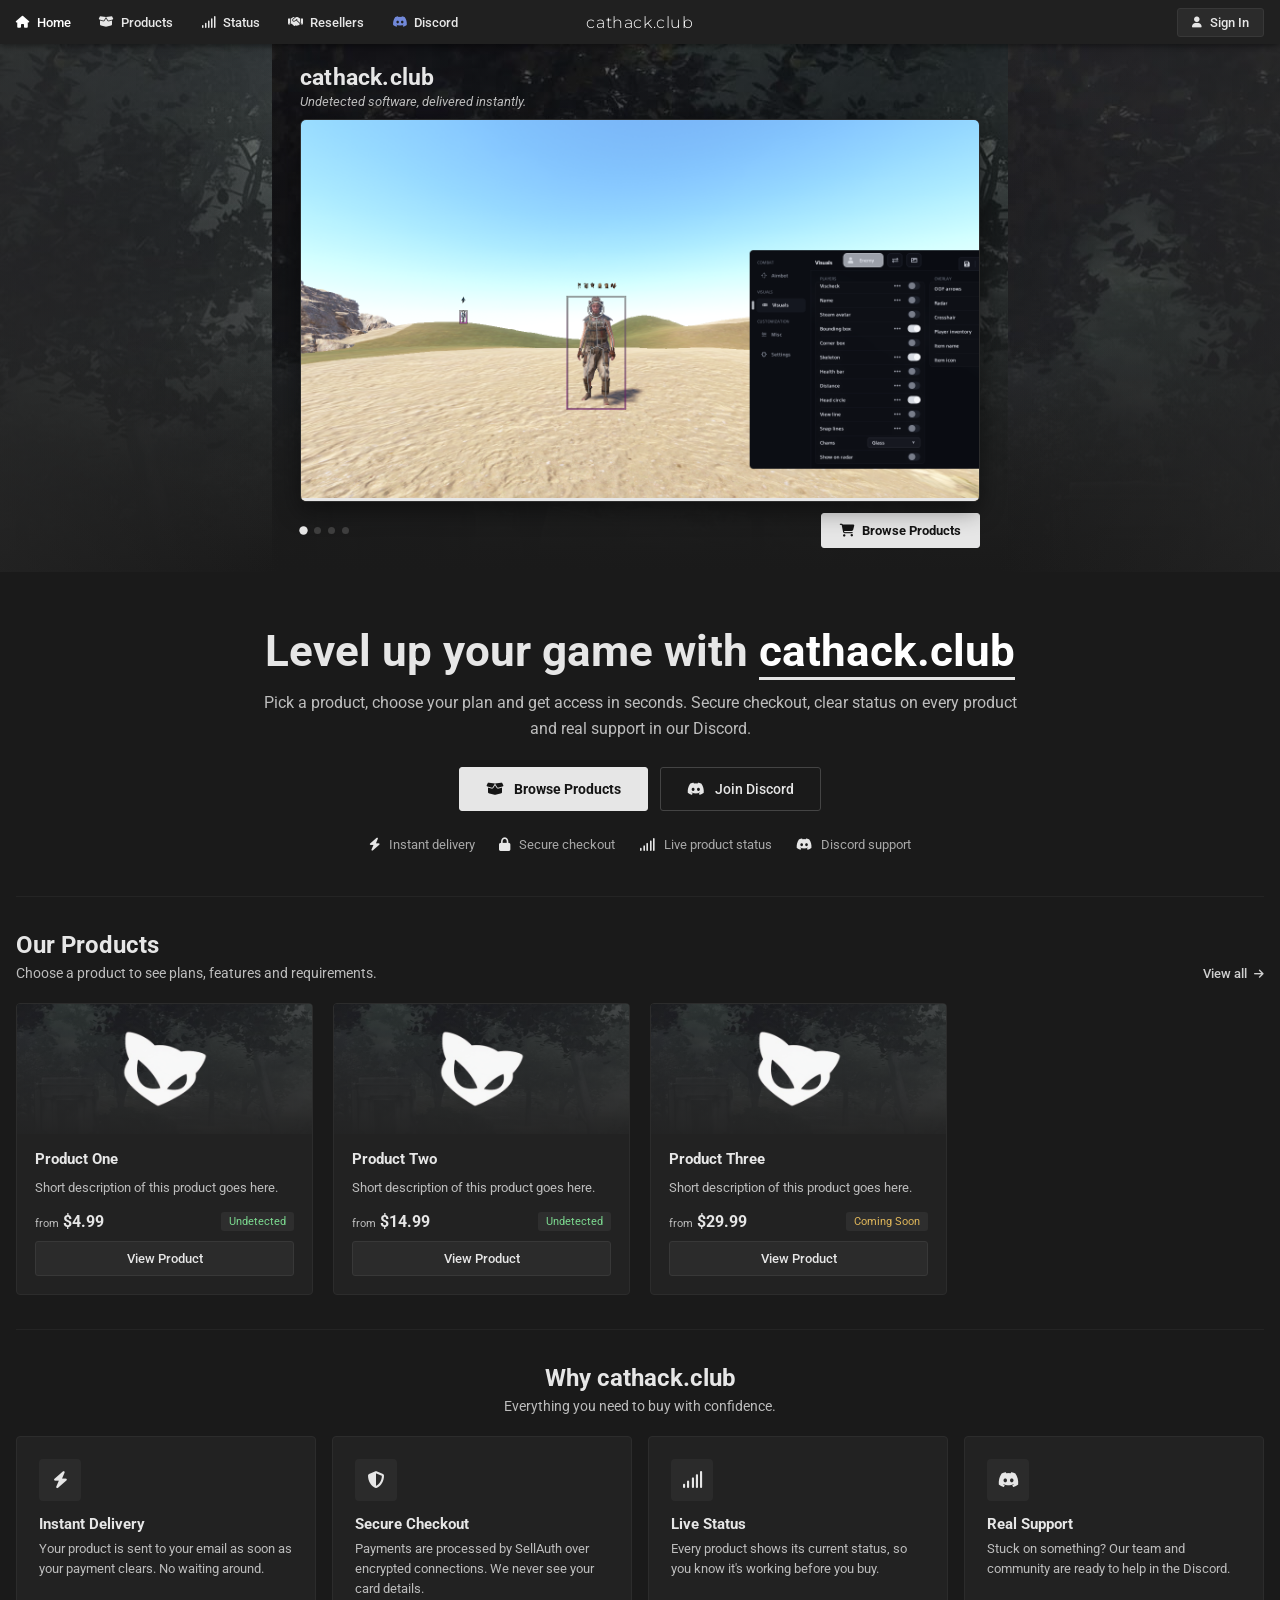
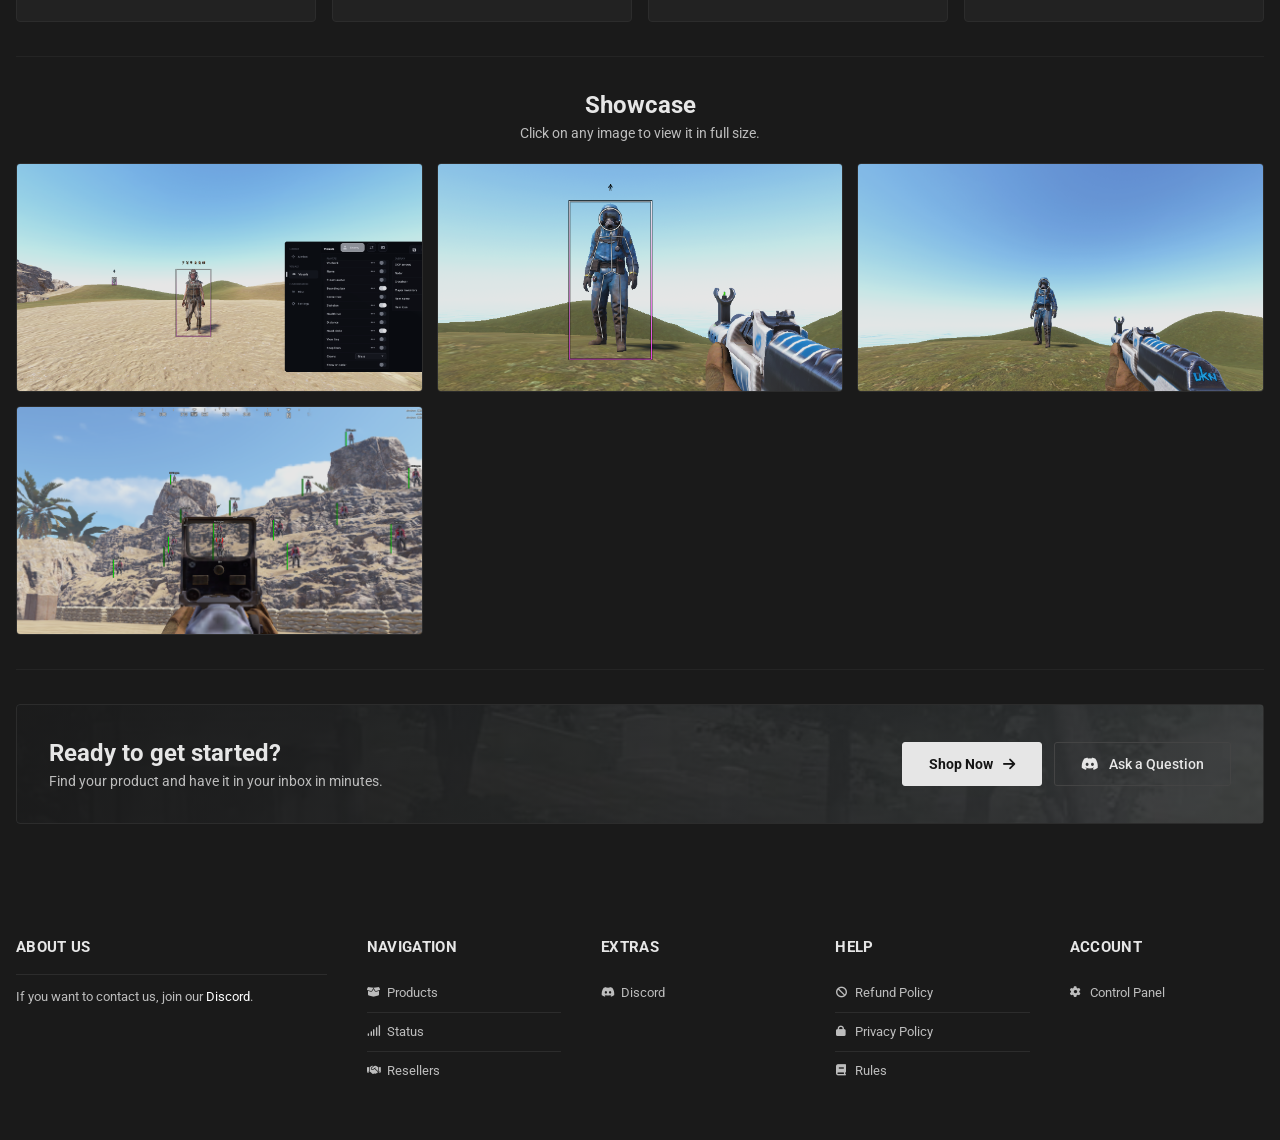
==== commit 72a0834f: "Live SellAuth catalog + Rust showcase images - products.js getProducts() fetches the live catalog fr" ====
--- a/index.html
+++ b/index.html
@@ -8,7 +8,7 @@
 <link rel="preconnect" href="https://fonts.googleapis.com">
 <link href="https://fonts.googleapis.com/css2?family=Montserrat:wght@300&family=Roboto:wght@400;500;700&display=swap" rel="stylesheet">
 <link rel="stylesheet" href="https://cdnjs.cloudflare.com/ajax/libs/font-awesome/6.5.2/css/all.min.css">
-<link rel="stylesheet" href="style.css?v=1790600000">
+<link rel="stylesheet" href="style.css?v=1790700000">
 </head>
 <body>
 
@@ -173,15 +173,17 @@
   </div>
 </footer>
 
-<script src="products.js?v=1790600000"></script>
-<script src="hero.js?v=1790600000"></script>
+<script src="products.js?v=1790700000"></script>
+<script src="hero.js?v=1790700000"></script>
 <script>
   // Show available products first.
-  const featured = [...PRODUCTS].sort((a, b) => (a.status.type === "ok" ? 0 : 1) - (b.status.type === "ok" ? 0 : 1));
-  document.getElementById("featured").innerHTML = featured.slice(0, 3).map(productCard).join("");
+  getProducts().then(list => {
+    const featured = [...list].sort((a, b) => (a.status.type === "ok" ? 0 : 1) - (b.status.type === "ok" ? 0 : 1));
+    document.getElementById("featured").innerHTML = featured.slice(0, 3).map(productCard).join("");
+  });
 </script>
-<script src="showcase.js?v=1790600000"></script>
-<script src="policies.js?v=1790600000"></script>
-<script src="auth.js?v=1790600000"></script>
+<script src="showcase.js?v=1790700000"></script>
+<script src="policies.js?v=1790700000"></script>
+<script src="auth.js?v=1790700000"></script>
 </body>
 </html>
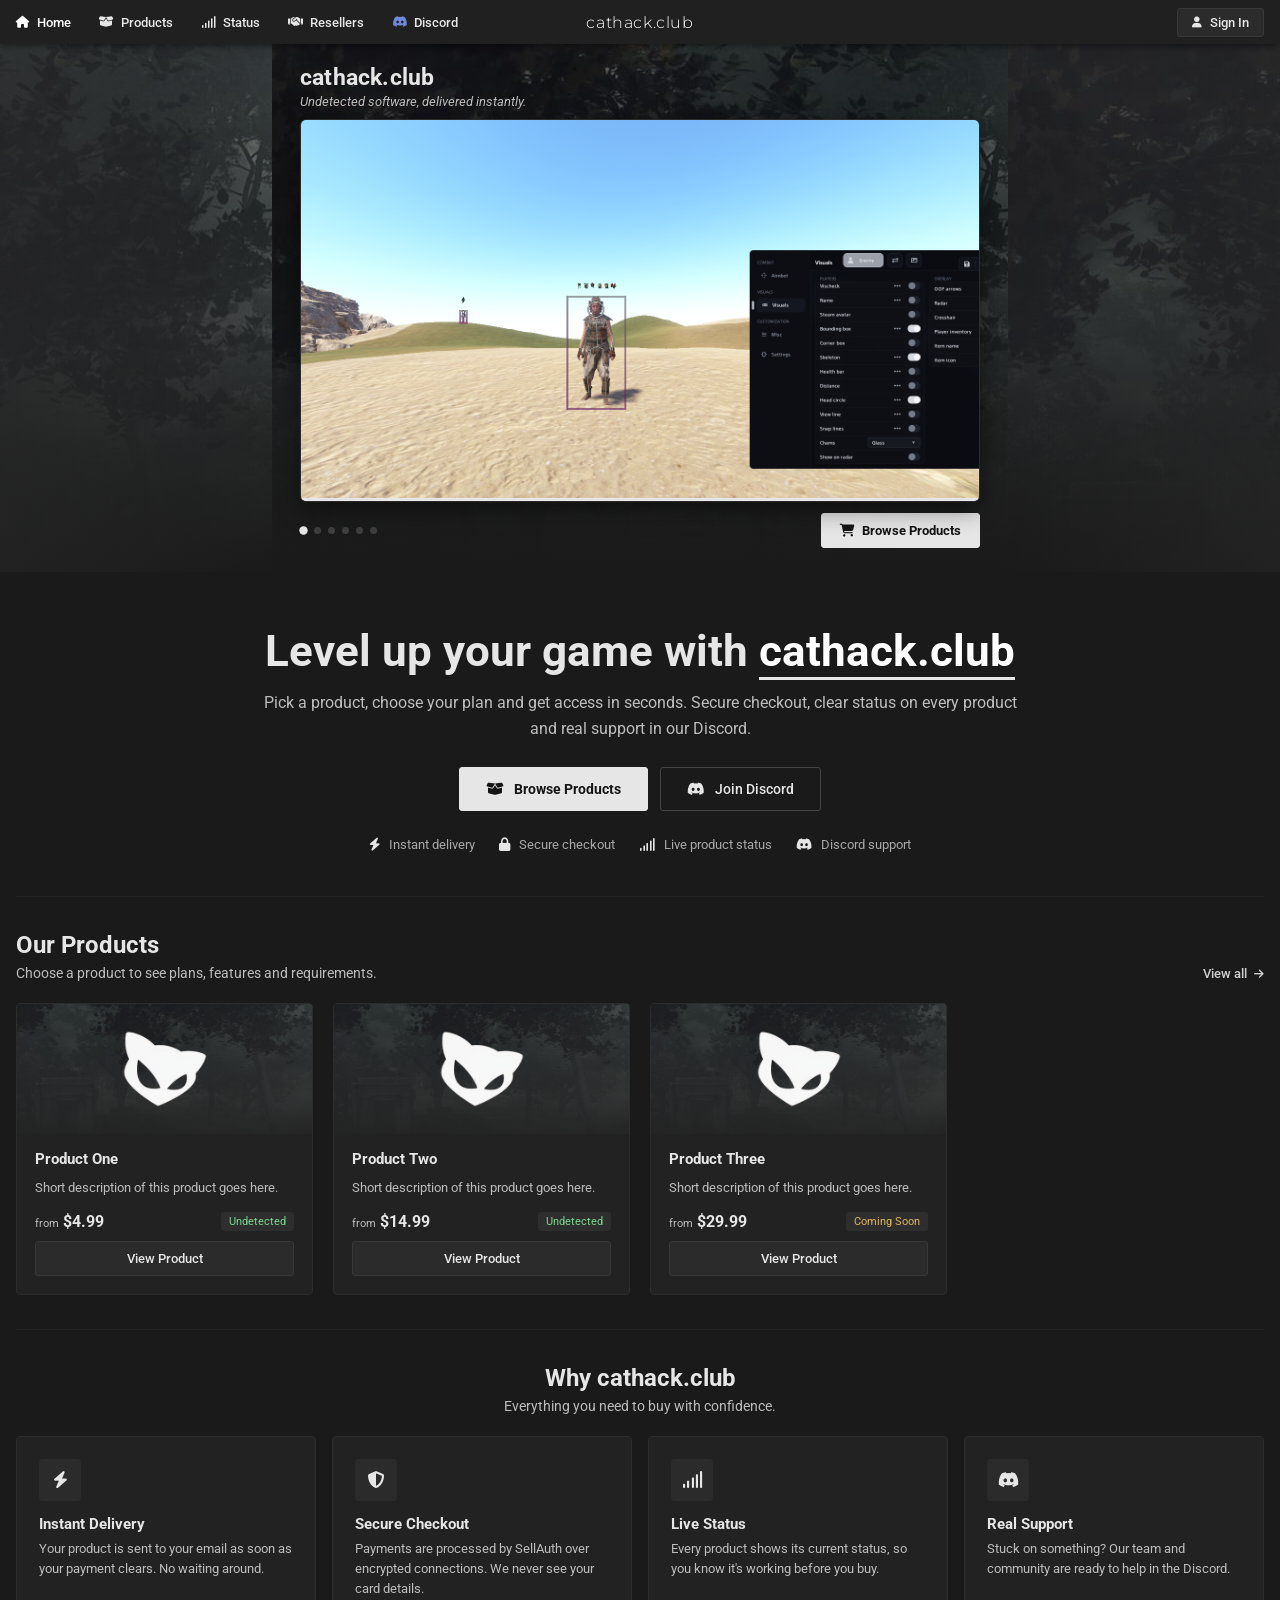
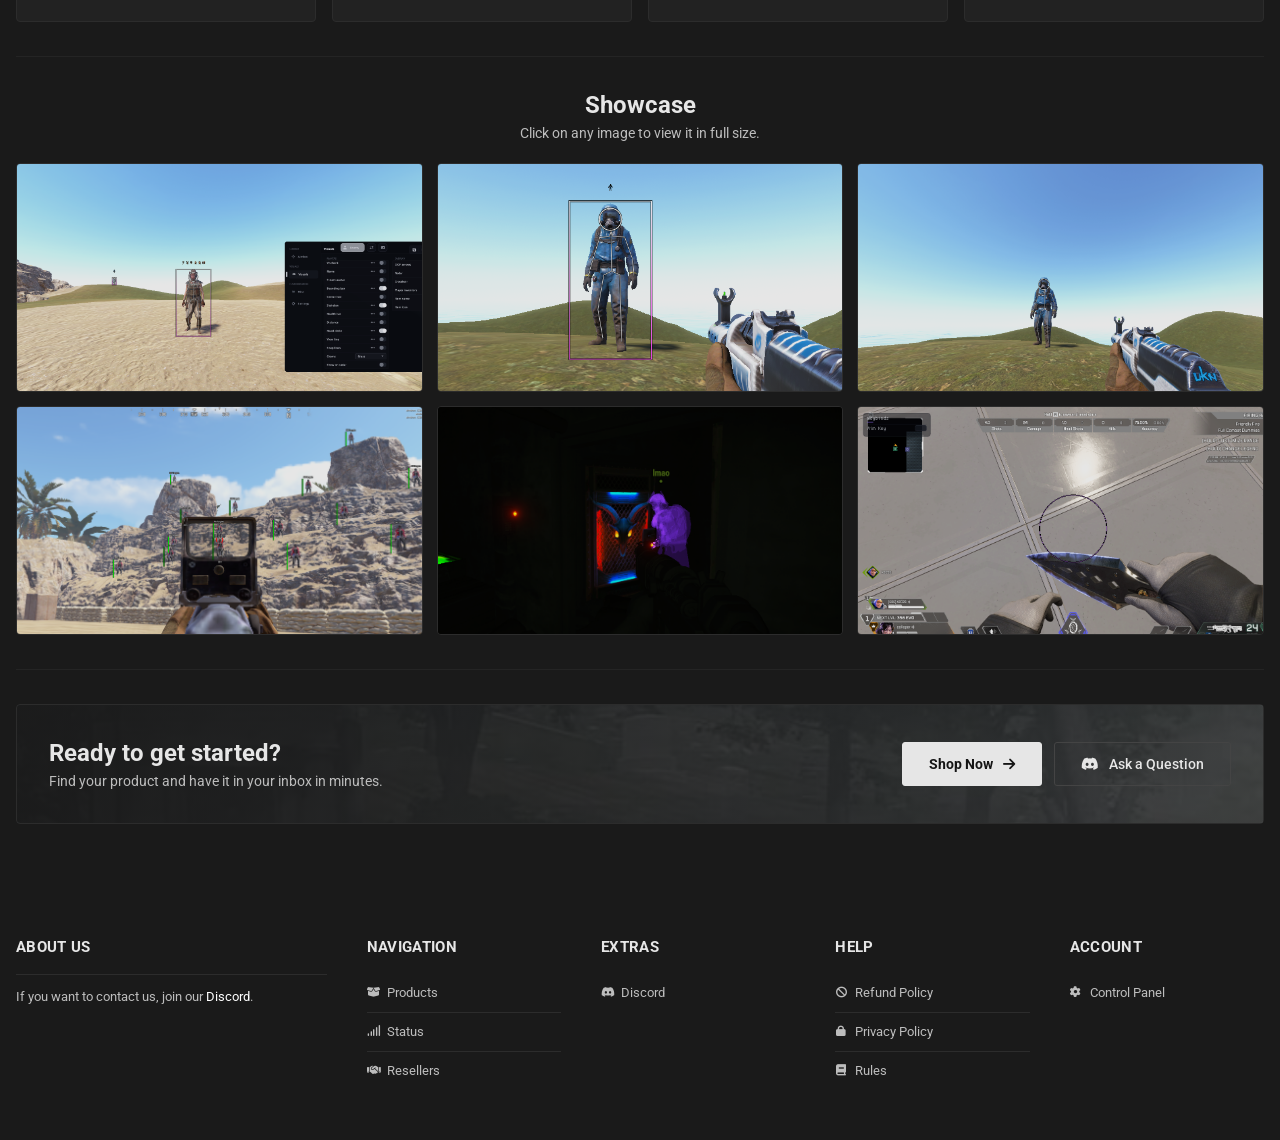
==== commit 109291d5: "Add more showcase images; multiple hero lead slides - Bottom showcase gains 213123.png and 744.png. " ====
--- a/index.html
+++ b/index.html
@@ -8,7 +8,7 @@
 <link rel="preconnect" href="https://fonts.googleapis.com">
 <link href="https://fonts.googleapis.com/css2?family=Montserrat:wght@300&family=Roboto:wght@400;500;700&display=swap" rel="stylesheet">
 <link rel="stylesheet" href="https://cdnjs.cloudflare.com/ajax/libs/font-awesome/6.5.2/css/all.min.css">
-<link rel="stylesheet" href="style.css?v=1790700000">
+<link rel="stylesheet" href="style.css?v=1790800000">
 </head>
 <body>
 
@@ -173,8 +173,8 @@
   </div>
 </footer>
 
-<script src="products.js?v=1790700000"></script>
-<script src="hero.js?v=1790700000"></script>
+<script src="products.js?v=1790800000"></script>
+<script src="hero.js?v=1790800000"></script>
 <script>
   // Show available products first.
   getProducts().then(list => {
@@ -182,8 +182,8 @@
     document.getElementById("featured").innerHTML = featured.slice(0, 3).map(productCard).join("");
   });
 </script>
-<script src="showcase.js?v=1790700000"></script>
-<script src="policies.js?v=1790700000"></script>
-<script src="auth.js?v=1790700000"></script>
+<script src="showcase.js?v=1790800000"></script>
+<script src="policies.js?v=1790800000"></script>
+<script src="auth.js?v=1790800000"></script>
 </body>
 </html>
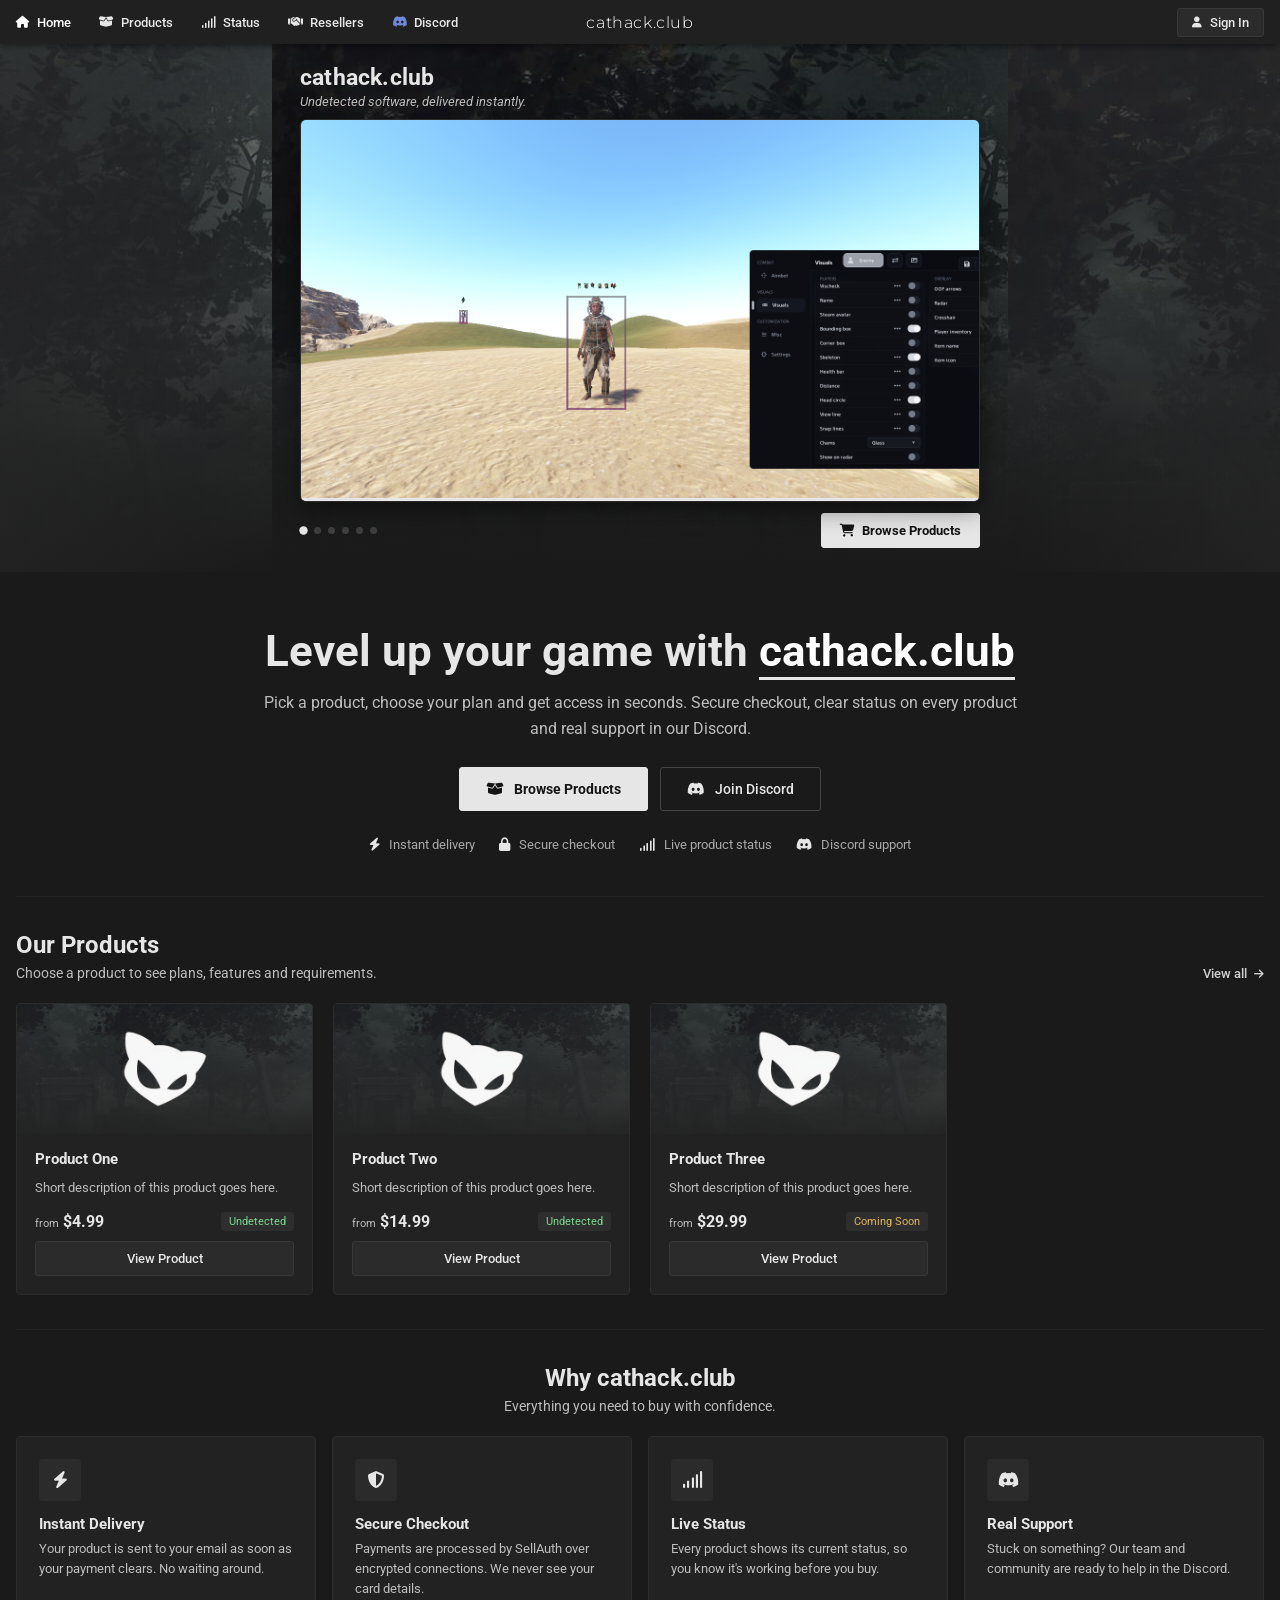
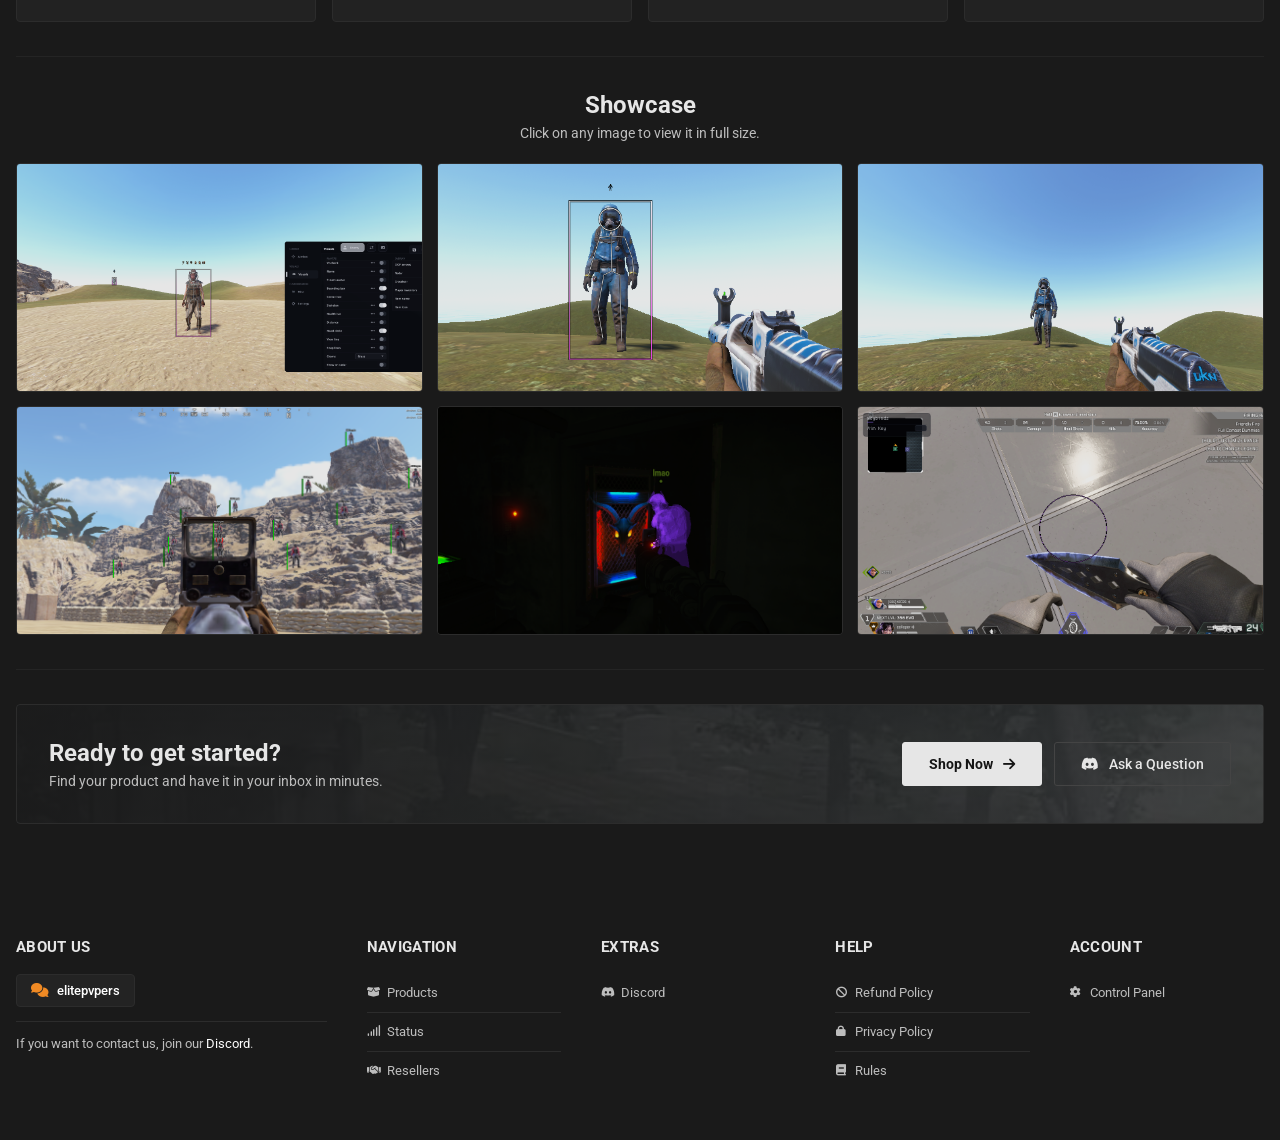
==== commit 1dced5f9: "Footer: elitepvpers badge + Trustpilot slot in About Us Add a branded elitepvpers badge (links to el" ====
--- a/index.html
+++ b/index.html
@@ -8,7 +8,7 @@
 <link rel="preconnect" href="https://fonts.googleapis.com">
 <link href="https://fonts.googleapis.com/css2?family=Montserrat:wght@300&family=Roboto:wght@400;500;700&display=swap" rel="stylesheet">
 <link rel="stylesheet" href="https://cdnjs.cloudflare.com/ajax/libs/font-awesome/6.5.2/css/all.min.css">
-<link rel="stylesheet" href="style.css?v=1790800000">
+<link rel="stylesheet" href="style.css?v=1791000000">
 </head>
 <body>
 
@@ -140,6 +140,12 @@
   <div class="footer-inner">
     <div class="about">
       <h4>About Us</h4>
+      <div class="about-proof">
+        <a class="proof-badge" href="https://www.elitepvpers.com" target="_blank" rel="noopener"><i class="fa-solid fa-comments"></i> elitepvpers</a>
+        <!-- Trustpilot slot: add <script src="//widget.trustpilot.com/bootstrap/v5/tp.widget.bootstrap.min.js" async></script> before </body>, then uncomment and set data-businessunit-id:
+        <div class="trustpilot-widget" data-locale="en-US" data-template-id="56278e9abfbbba0bdcd568bc" data-businessunit-id="YOUR_TRUSTPILOT_ID" data-style-height="52px" data-style-width="100%"><a href="https://www.trustpilot.com/review/cathack.club" target="_blank" rel="noopener">Trustpilot</a></div>
+        -->
+      </div>
       <p>If you want to contact us, join our <a href="https://discord.gg/scrYgMHvKe" target="_blank" rel="noopener">Discord</a>.</p>
     </div>
     <div>
@@ -173,8 +179,8 @@
   </div>
 </footer>
 
-<script src="products.js?v=1790800000"></script>
-<script src="hero.js?v=1790800000"></script>
+<script src="products.js?v=1791000000"></script>
+<script src="hero.js?v=1791000000"></script>
 <script>
   // Show available products first.
   getProducts().then(list => {
@@ -182,8 +188,8 @@
     document.getElementById("featured").innerHTML = featured.slice(0, 3).map(productCard).join("");
   });
 </script>
-<script src="showcase.js?v=1790800000"></script>
-<script src="policies.js?v=1790800000"></script>
-<script src="auth.js?v=1790800000"></script>
+<script src="showcase.js?v=1791000000"></script>
+<script src="policies.js?v=1791000000"></script>
+<script src="auth.js?v=1791000000"></script>
 </body>
 </html>
--- a/style.css
+++ b/style.css
@@ -187,6 +187,16 @@
     text-transform: uppercase;
     margin-bottom: 18px;
   }
+  .about-proof { display: flex; flex-wrap: wrap; gap: 10px; margin-bottom: 14px; }
+  .proof-badge {
+    display: inline-flex; align-items: center; gap: 8px;
+    padding: 8px 14px; border: 1px solid var(--line); border-radius: 4px;
+    background: #232323; color: var(--text); font-size: 13px; font-weight: 500;
+    transition: background .15s, border-color .15s;
+  }
+  .proof-badge:hover { background: #2b2b2b; border-color: #3a3a3a; color: #fff; }
+  .proof-badge i { font-size: 14px; color: #f08a24; }
+
   .about p {
     border-top: 1px solid var(--line);
     padding-top: 14px;
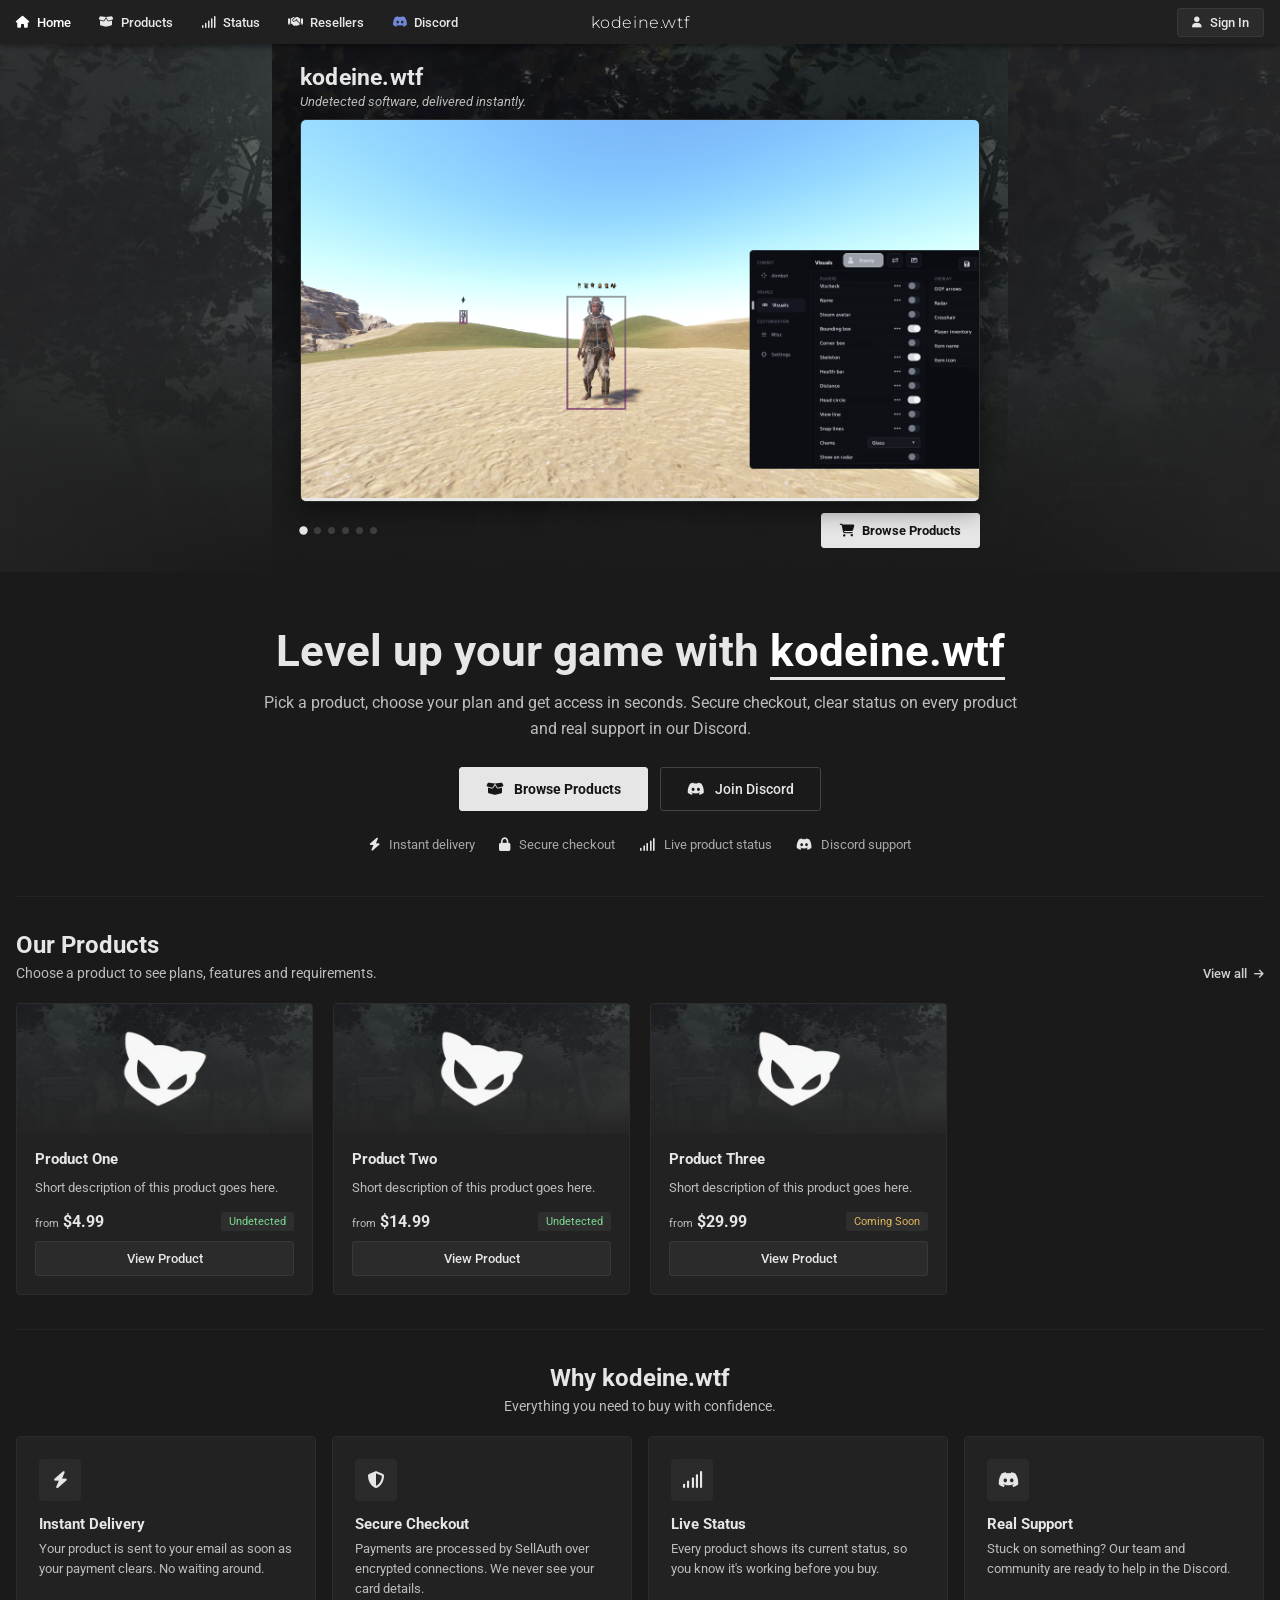
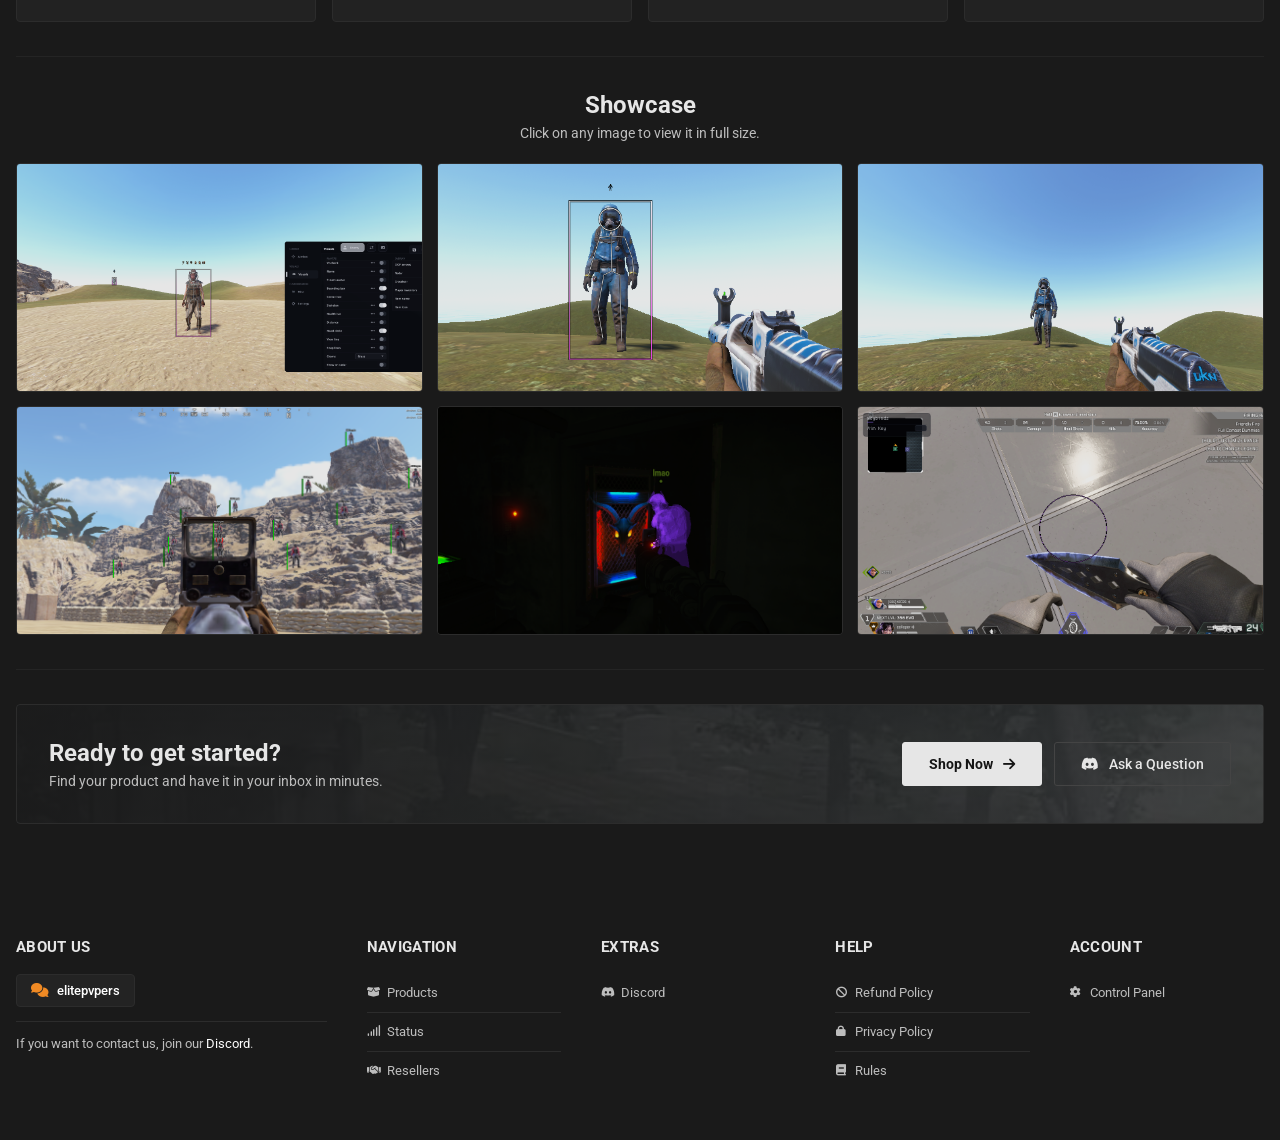
==== commit 18063f13: "Rebrand cathack.club -> kodeine.wtf; drop product cover from hero + galleries - Rename the storefron" ====
--- a/index.html
+++ b/index.html
@@ -3,12 +3,12 @@
 <head>
 <meta charset="UTF-8">
 <meta name="viewport" content="width=device-width, initial-scale=1">
-<title>cathack.club</title>
+<title>kodeine.wtf</title>
 <link rel="icon" href="logo.png">
 <link rel="preconnect" href="https://fonts.googleapis.com">
 <link href="https://fonts.googleapis.com/css2?family=Montserrat:wght@300&family=Roboto:wght@400;500;700&display=swap" rel="stylesheet">
 <link rel="stylesheet" href="https://cdnjs.cloudflare.com/ajax/libs/font-awesome/6.5.2/css/all.min.css">
-<link rel="stylesheet" href="style.css?v=1791000000">
+<link rel="stylesheet" href="style.css?v=1791200000">
 </head>
 <body>
 
@@ -21,7 +21,7 @@
       <li><a href="resellers.html"><i class="fa-solid fa-handshake"></i><span>Resellers</span></a></li>
       <li><a class="discord" href="https://discord.gg/scrYgMHvKe" target="_blank" rel="noopener"><i class="fa-brands fa-discord"></i><span>Discord</span></a></li>
     </ul>
-    <a class="nav-brand" href="index.html">cathack.club</a>
+    <a class="nav-brand" href="index.html">kodeine.wtf</a>
     <div class="nav-right">
       <button class="signin" type="button" data-auth="login">
         <i class="fa-solid fa-user"></i><span>Sign In</span>
@@ -49,13 +49,13 @@
       <a class="btn btn-buy hs-buy" href="#"><i class="fa-solid fa-cart-shopping"></i> Purchase</a>
     </div>
   </div>
-  <img class="hero-logo" src="logo.png" alt="cathack.club" id="hero-logo">
+  <img class="hero-logo" src="logo.png" alt="kodeine.wtf" id="hero-logo">
 </header>
 
 <main class="home">
 
   <section class="intro">
-    <h1>Level up your game with <span>cathack.club</span></h1>
+    <h1>Level up your game with <span>kodeine.wtf</span></h1>
     <p>Pick a product, choose your plan and get access in seconds. Secure checkout, clear status on every product and real support in our Discord.</p>
     <div class="cta-row">
       <a class="btn btn-buy cta" href="products.html"><i class="fa-solid fa-box-open"></i> Browse Products</a>
@@ -83,7 +83,7 @@
   <section class="section">
     <div class="section-head center">
       <div>
-        <h2>Why cathack.club</h2>
+        <h2>Why kodeine.wtf</h2>
         <p>Everything you need to buy with confidence.</p>
       </div>
     </div>
@@ -143,7 +143,7 @@
       <div class="about-proof">
         <a class="proof-badge" href="https://www.elitepvpers.com" target="_blank" rel="noopener"><i class="fa-solid fa-comments"></i> elitepvpers</a>
         <!-- Trustpilot slot: add <script src="//widget.trustpilot.com/bootstrap/v5/tp.widget.bootstrap.min.js" async></script> before </body>, then uncomment and set data-businessunit-id:
-        <div class="trustpilot-widget" data-locale="en-US" data-template-id="56278e9abfbbba0bdcd568bc" data-businessunit-id="YOUR_TRUSTPILOT_ID" data-style-height="52px" data-style-width="100%"><a href="https://www.trustpilot.com/review/cathack.club" target="_blank" rel="noopener">Trustpilot</a></div>
+        <div class="trustpilot-widget" data-locale="en-US" data-template-id="56278e9abfbbba0bdcd568bc" data-businessunit-id="YOUR_TRUSTPILOT_ID" data-style-height="52px" data-style-width="100%"><a href="https://www.trustpilot.com/review/kodeine.wtf" target="_blank" rel="noopener">Trustpilot</a></div>
         -->
       </div>
       <p>If you want to contact us, join our <a href="https://discord.gg/scrYgMHvKe" target="_blank" rel="noopener">Discord</a>.</p>
@@ -179,8 +179,8 @@
   </div>
 </footer>
 
-<script src="products.js?v=1791000000"></script>
-<script src="hero.js?v=1791000000"></script>
+<script src="products.js?v=1791200000"></script>
+<script src="hero.js?v=1791200000"></script>
 <script>
   // Show available products first.
   getProducts().then(list => {
@@ -188,8 +188,8 @@
     document.getElementById("featured").innerHTML = featured.slice(0, 3).map(productCard).join("");
   });
 </script>
-<script src="showcase.js?v=1791000000"></script>
-<script src="policies.js?v=1791000000"></script>
-<script src="auth.js?v=1791000000"></script>
+<script src="showcase.js?v=1791200000"></script>
+<script src="policies.js?v=1791200000"></script>
+<script src="auth.js?v=1791200000"></script>
 </body>
 </html>
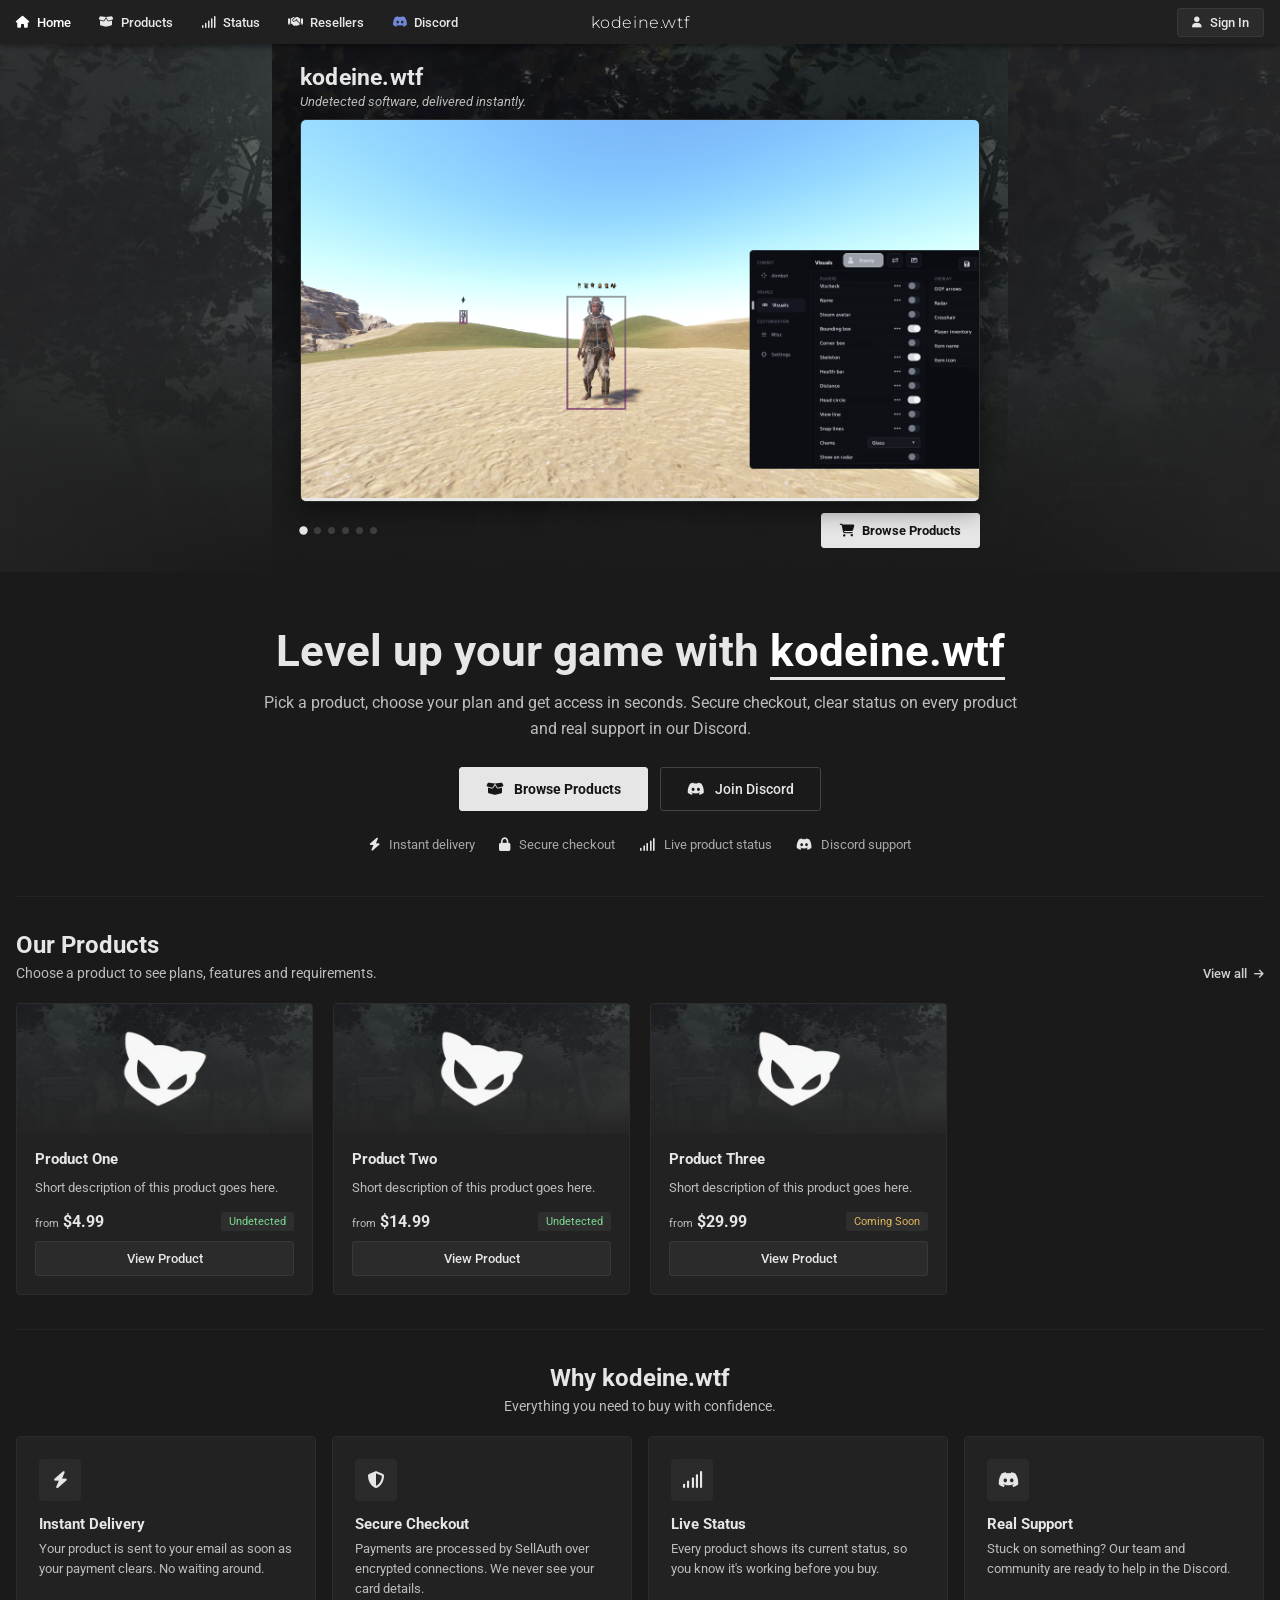
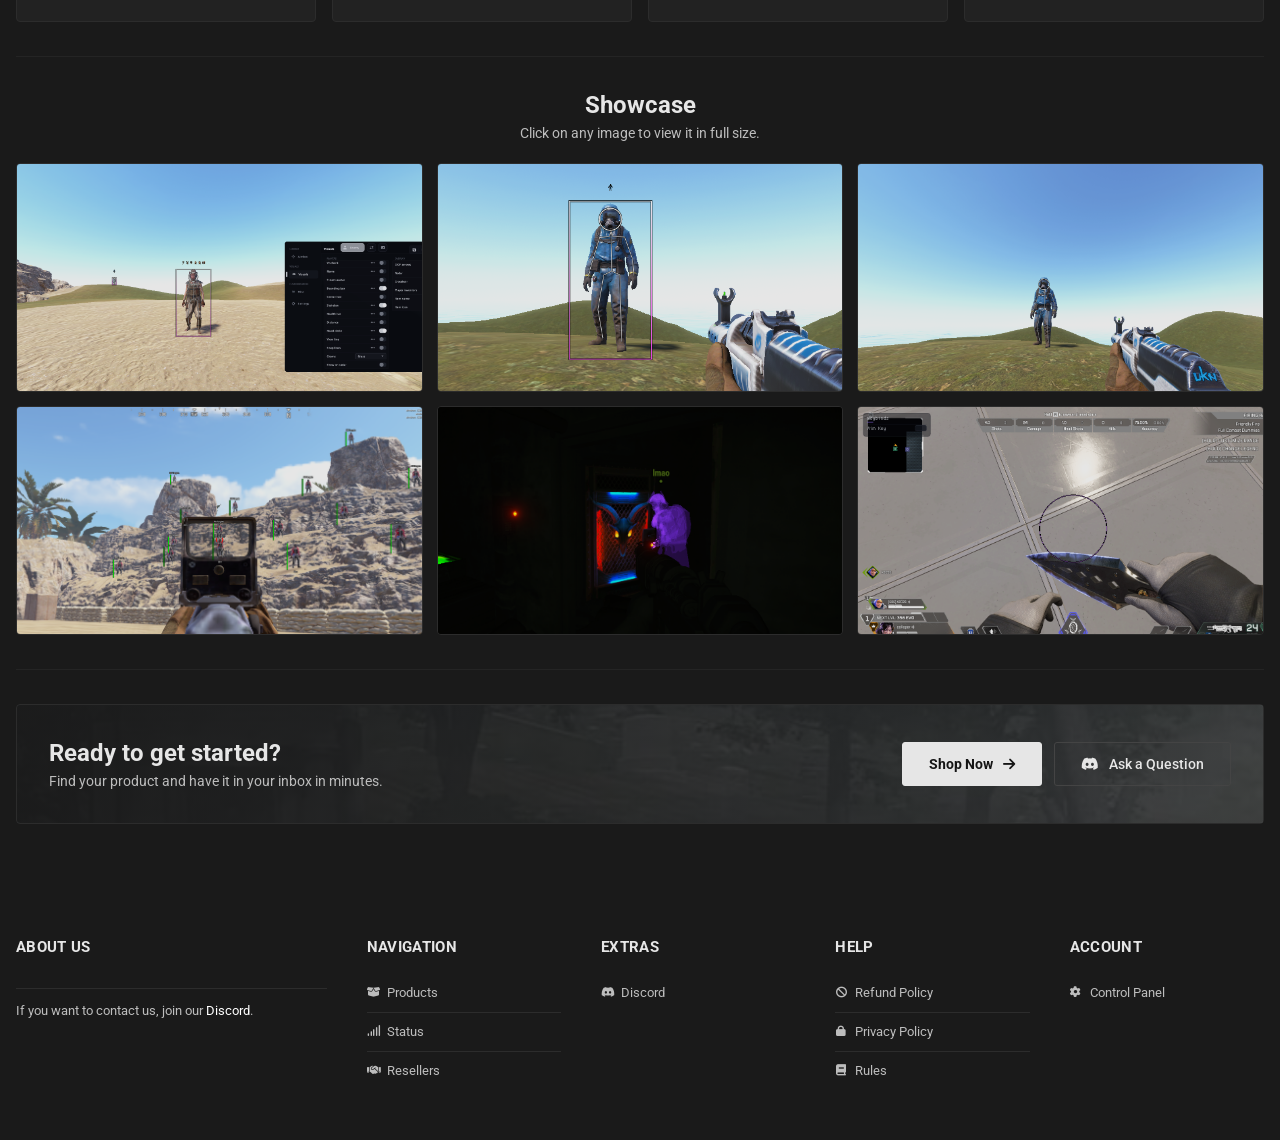
==== commit bf805f90: "Remove elitepvpers badge from the footer Co-Authored-By: Claude Opus 4.8 <noreply@anthropic.com>" ====
--- a/index.html
+++ b/index.html
@@ -8,7 +8,7 @@
 <link rel="preconnect" href="https://fonts.googleapis.com">
 <link href="https://fonts.googleapis.com/css2?family=Montserrat:wght@300&family=Roboto:wght@400;500;700&display=swap" rel="stylesheet">
 <link rel="stylesheet" href="https://cdnjs.cloudflare.com/ajax/libs/font-awesome/6.5.2/css/all.min.css">
-<link rel="stylesheet" href="style.css?v=1791200000">
+<link rel="stylesheet" href="style.css?v=1791300000">
 </head>
 <body>
 
@@ -141,7 +141,6 @@
     <div class="about">
       <h4>About Us</h4>
       <div class="about-proof">
-        <a class="proof-badge" href="https://www.elitepvpers.com" target="_blank" rel="noopener"><i class="fa-solid fa-comments"></i> elitepvpers</a>
         <!-- Trustpilot slot: add <script src="//widget.trustpilot.com/bootstrap/v5/tp.widget.bootstrap.min.js" async></script> before </body>, then uncomment and set data-businessunit-id:
         <div class="trustpilot-widget" data-locale="en-US" data-template-id="56278e9abfbbba0bdcd568bc" data-businessunit-id="YOUR_TRUSTPILOT_ID" data-style-height="52px" data-style-width="100%"><a href="https://www.trustpilot.com/review/kodeine.wtf" target="_blank" rel="noopener">Trustpilot</a></div>
         -->
@@ -179,8 +178,8 @@
   </div>
 </footer>
 
-<script src="products.js?v=1791200000"></script>
-<script src="hero.js?v=1791200000"></script>
+<script src="products.js?v=1791300000"></script>
+<script src="hero.js?v=1791300000"></script>
 <script>
   // Show available products first.
   getProducts().then(list => {
@@ -188,8 +187,8 @@
     document.getElementById("featured").innerHTML = featured.slice(0, 3).map(productCard).join("");
   });
 </script>
-<script src="showcase.js?v=1791200000"></script>
-<script src="policies.js?v=1791200000"></script>
-<script src="auth.js?v=1791200000"></script>
+<script src="showcase.js?v=1791300000"></script>
+<script src="policies.js?v=1791300000"></script>
+<script src="auth.js?v=1791300000"></script>
 </body>
 </html>
